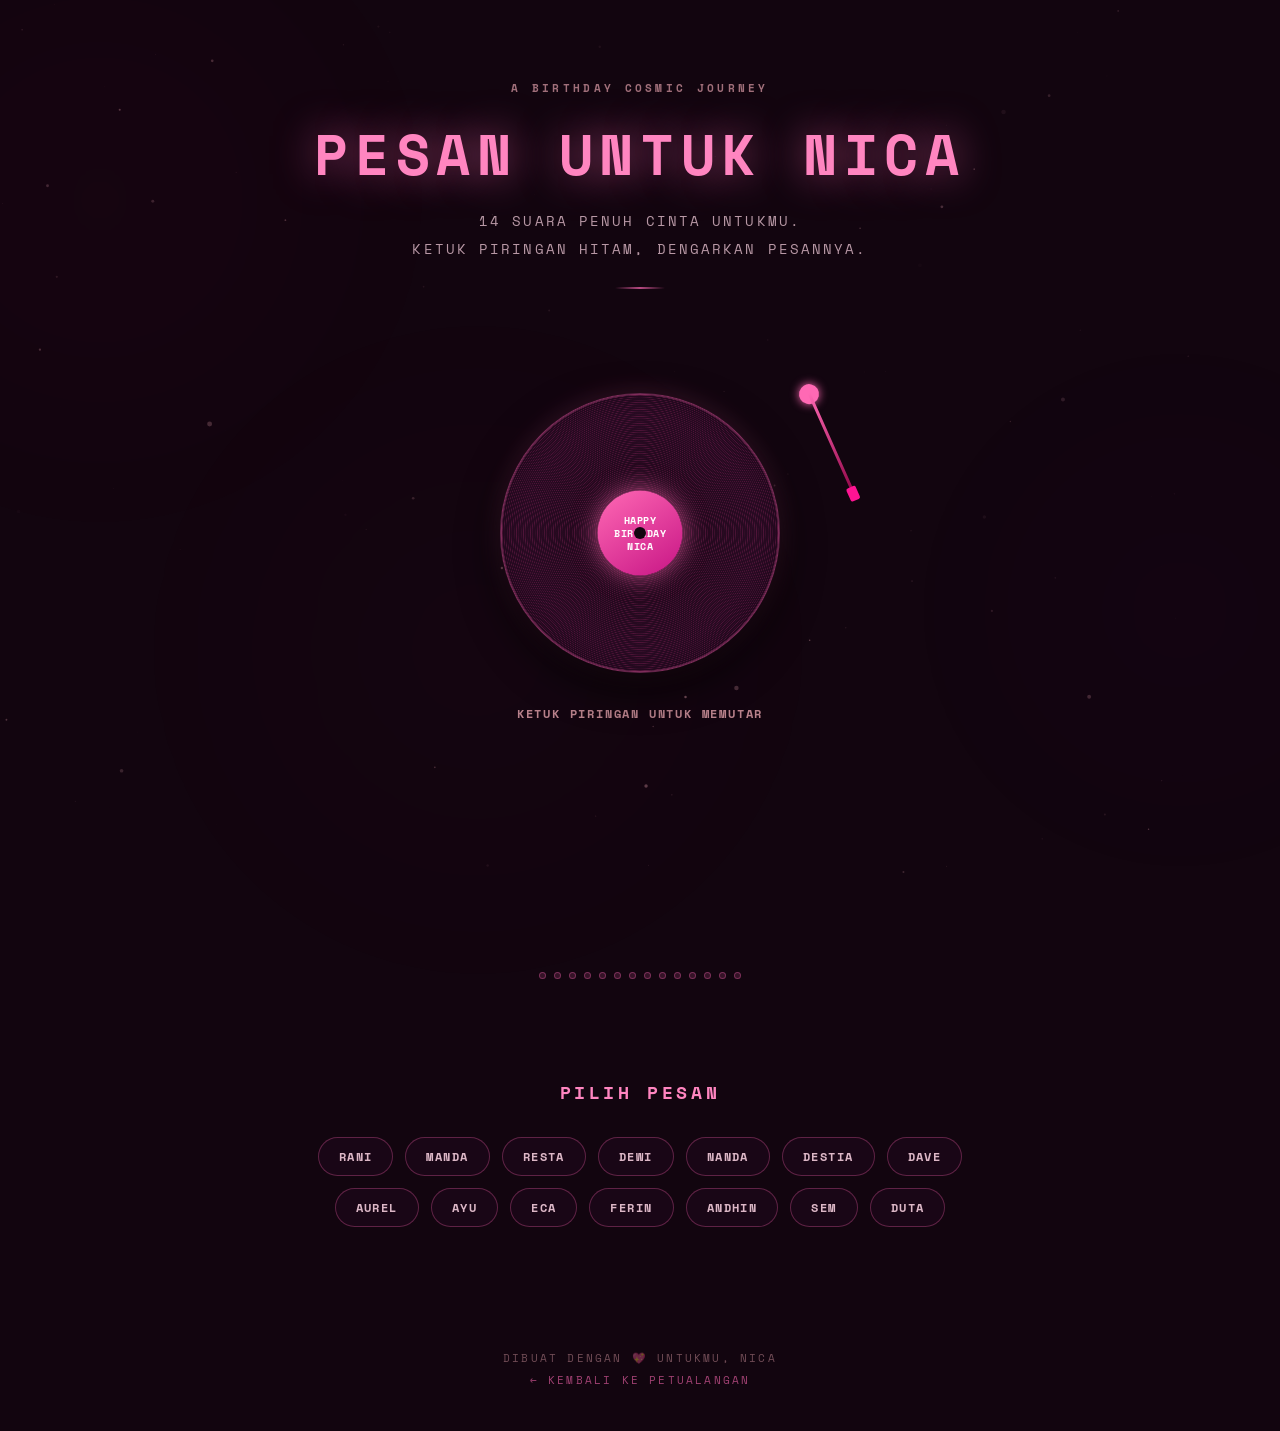
==== halaman_audio.html @ b5e4222c "Update foto hero tanpa vignette dan perbarui aset proyek" ====
<!DOCTYPE html>
<html lang="id">
<head>
  <meta charset="UTF-8">
  <meta name="viewport" content="width=device-width, initial-scale=1.0, maximum-scale=1.0">
  <title>Pesan untuk Nica 🎵</title>
  <link rel="preconnect" href="https://fonts.googleapis.com">
  <link href="https://fonts.googleapis.com/css2?family=Space+Mono:ital,wght@0,400;0,700;1,400&family=Outfit:wght@300;400;600;700&display=swap" rel="stylesheet">
  <style>
    *, *::before, *::after { box-sizing: border-box; margin: 0; padding: 0; }
    html, body { height: 100%; }
    body {
      background: #12050f;
      font-family: 'Space Mono', monospace;
      color: #ffe6f0;
      min-height: 100vh;
      overflow-x: hidden;
    }

    /* PARALLAX SPACE CANVAS */
    #spaceCanvas { position: fixed; inset: 0; z-index: 0; pointer-events: none; }

    /* NEBULA LAYERS */
    .neb { position: fixed; border-radius: 50%; pointer-events: none; filter: blur(90px); opacity: .1; }

    .page-wrap { position: relative; z-index: 1; min-height: 100vh; }

    /* HEADER */
    .p-header {
      text-align: center; padding: clamp(40px,8vw,80px) 24px clamp(20px,4vw,40px);
      position: relative;
    }
    .p-header .tag {
      font-size: 11px; font-weight: 700; letter-spacing: .3em; text-transform: uppercase;
      color: rgba(255,182,193,.6); margin-bottom: 16px;
    }
    .p-header h1 {
      font-family: 'Space Mono', monospace; font-weight: 700;
      font-size: clamp(24px, 6vw, 56px); color: #ff85c0;
      letter-spacing: .12em; text-transform: uppercase; margin-bottom: 12px;
      text-shadow: 0 0 40px rgba(255,105,180,.6);
    }
    .p-header .sub {
      font-size: clamp(11px, 1.8vw, 14px); color: rgba(255,215,230,.7);
      letter-spacing: .15em; text-transform: uppercase; line-height: 2;
    }
    .div-line {
      width: 50px; height: 2px;
      background: linear-gradient(90deg, transparent, rgba(255,105,180,.7), transparent);
      margin: 24px auto;
    }

    /* VINYL PLAYER CENTER SECTION */
    .vinyl-section {
      display: flex; flex-direction: column; align-items: center;
      justify-content: center; padding: 40px 24px 60px;
    }

    /* RECORD */
    .vc {
      position: relative; width: clamp(220px, 50vw, 280px); height: clamp(220px, 50vw, 280px);
      cursor: pointer; margin-bottom: 12px;
    }
    .vdisc {
      width: 100%; height: 100%; border-radius: 50%;
      background:
        radial-gradient(circle at 50% 50%, #1a0815 0%, #1a0815 18%, transparent 18.5%),
        repeating-radial-gradient(circle at 50%,transparent 18.5%,transparent 19%,rgba(120,30,80,.5) 19.2%,transparent 19.4%),
        radial-gradient(circle, #20081a 0%, #280a22 60%, #140412 100%);
      border: 2px solid rgba(255,105,180,.3);
      box-shadow: 0 15px 40px rgba(0,0,0,.8), 0 0 25px rgba(255,105,180,.2);
      transition: transform .3s;
    }
    .vdisc:hover { transform: scale(1.02); }
    .vdisc.spin { animation: vspin 2.5s linear infinite; }
    @keyframes vspin { to { transform: rotate(360deg); } }

    .vlabel {
      position: absolute; top: 50%; left: 50%; transform: translate(-50%,-50%);
      width: clamp(65px, 14vw, 85px); height: clamp(65px, 14vw, 85px); border-radius: 50%;
      background: linear-gradient(145deg, #ff69b4, #c71585);
      display: flex; align-items: center; justify-content: center; pointer-events: none;
      box-shadow: 0 0 25px rgba(255,105,180,.7);
    }
    .vlabel span {
      font-family: 'Space Mono', monospace; font-size: clamp(7px, 2vw, 10px); font-weight: 700;
      color: #fff; text-align: center; line-height: 1.3; letter-spacing: .05em; text-transform: uppercase;
    }
    .vhole { position: absolute; top: 50%; left: 50%; transform: translate(-50%,-50%); width: 12px; height: 12px; border-radius: 50%; background: #12050f; z-index: 2; }

    /* TONEARM */
    .varm {
      position: absolute; top: -10px; right: -45px; width: 110px; height: 140px;
      transform-origin: 90px 16px; transition: transform 1.5s cubic-bezier(.33,1,.68,1);
      transform: rotate(-32deg);
    }
    .varm.on { transform: rotate(-4deg); }
    .varm-base { position: absolute; top: 4px; right: 4px; width: 20px; height: 20px; border-radius: 50%; background: #ff69b4; box-shadow: 0 0 10px #ff69b4; }
    .varm-rod { position: absolute; top: 13px; right: 12px; width: 3px; height: 115px; background: linear-gradient(to bottom, #ff69b4, #8b0042); border-radius: 2px; transform-origin: top; transform: rotate(8deg); }
    .varm-tip { position: absolute; bottom: -2px; left: -4px; width: 10px; height: 14px; background: #ff1493; border-radius: 2px; }

    /* INFO / CONTROLS */
    .vhint {
      font-size: 12px; font-weight: 700; color: rgba(255,182,193,.7);
      letter-spacing: .15em; text-transform: uppercase; margin-top: 20px;
      transition: opacity .6s; font-family: 'Space Mono', monospace; text-align: center;
    }
    .vhint.gone { opacity: 0; pointer-events: none; }

    .vtinfo {
      font-size: 13px; font-weight: 700; color: #ff85c0; letter-spacing: .1em;
      text-align: center; opacity: 0; transition: opacity .5s; margin-top: 14px;
      font-family: 'Space Mono', monospace; text-transform: uppercase;
    }
    .vtinfo.show { opacity: 1; }

    .vtw {
      margin-top: 10px; width: min(340px, 82vw); height: 4px;
      background: rgba(255,105,180,.12); border-radius: 2px; overflow: hidden;
      opacity: 0; transition: opacity .5s;
    }
    .vtw.show { opacity: 1; }
    .vtb { width: 0%; height: 100%; background: linear-gradient(90deg, #ff69b4, #ff1493); transition: width .4s linear; }

    .vcontrols { margin-top: 16px; display: flex; align-items: center; gap: 12px; opacity: 0; transition: opacity .5s; flex-wrap: wrap; justify-content: center; }
    .vcontrols.show { opacity: 1; }
    .vbtn {
      background: rgba(255,105,180,.15); border: 1px solid rgba(255,105,180,.4);
      color: #ff85c0; font-family: 'Space Mono', monospace; font-size: 11px; font-weight: 700;
      padding: 10px 18px; border-radius: 24px; cursor: pointer; transition: all .3s ease;
      -webkit-tap-highlight-color: transparent; touch-action: manipulation; letter-spacing: .1em;
    }
    .vbtn:hover, .vbtn:active { background: #ff69b4; color: #12050f; box-shadow: 0 0 18px rgba(255,105,180,.7); }

    /* SONG LIST */
    .vdots { margin-top: 20px; display: flex; gap: 8px; align-items: center; justify-content: center; flex-wrap: wrap; max-width: 340px; }
    .vdot { width: 7px; height: 7px; border-radius: 50%; background: rgba(255,105,180,.15); border: 1.5px solid rgba(255,105,180,.35); transition: all .5s; cursor: pointer; }
    .vdot.past { background: rgba(255,105,180,.45); }
    .vdot.now { background: #ff69b4; width: 22px; border-radius: 4px; box-shadow: 0 0 10px rgba(255,105,180,.8); }

    /* MESSAGE AREA */
    .vma { margin-top: 28px; width: min(500px, 90vw); min-height: 120px; position: relative; }
    .vmsg {
      position: absolute; inset: 0; display: flex; flex-direction: column;
      align-items: center; justify-content: center; text-align: center; padding: 20px;
      opacity: 0; transform: translateY(8px); transition: opacity .8s, transform .8s;
      pointer-events: none;
    }
    .vmsg.show { opacity: 1; transform: translateY(0); pointer-events: auto; }
    .vmsg-name { font-family: 'Space Mono', monospace; font-weight: 700; font-size: clamp(22px, 6vw, 36px); color: #ff85c0; letter-spacing: .1em; text-transform: uppercase; text-shadow: 0 0 20px rgba(255,105,180,.6); }
    .vmsg-line { width: 36px; height: 2px; background: rgba(255,105,180,.4); margin: 14px 0; }
    .vmsg-tag { font-size: clamp(10px, 2.5vw, 12px); color: rgba(255,215,230,.7); letter-spacing: .2em; text-transform: uppercase; font-family: 'Space Mono', monospace; }

    /* FRIENDS GRID */
    .friends-section { padding: 40px 24px 80px; text-align: center; }
    .friends-section h2 {
      font-family: 'Space Mono', monospace; font-size: clamp(14px, 2.5vw, 18px); font-weight: 700;
      color: #ff85c0; letter-spacing: .2em; text-transform: uppercase; margin-bottom: 32px;
    }
    .friends-grid {
      display: flex; flex-wrap: wrap; justify-content: center; gap: 12px;
      max-width: 700px; margin: 0 auto;
    }
    .friend-chip {
      background: rgba(28,7,24,.8); border: 1.5px solid rgba(255,105,180,.3);
      border-radius: 50px; padding: 10px 20px; cursor: pointer;
      font-family: 'Space Mono', monospace; font-size: 12px; font-weight: 700;
      letter-spacing: .12em; text-transform: uppercase; color: rgba(255,215,230,.85);
      transition: all .35s cubic-bezier(.175,.885,.32,1.275);
      -webkit-tap-highlight-color: transparent; touch-action: manipulation;
    }
    .friend-chip:hover, .friend-chip:active {
      background: #ff69b4; color: #12050f; border-color: #ff69b4;
      transform: translateY(-4px) scale(1.05); box-shadow: 0 8px 24px rgba(255,105,180,.6);
    }
    .friend-chip.playing { background: #ff1493; color: #fff; border-color: #ff1493; box-shadow: 0 0 20px rgba(255,20,147,.5); }

    /* FOOTER */
    .footer { text-align: center; padding: 40px 24px; }
    .footer p { font-size: 11px; color: rgba(255,182,193,.4); letter-spacing: .2em; text-transform: uppercase; line-height: 2; }
    .footer a { color: rgba(255,105,180,.6); text-decoration: none; }
    .footer a:hover { color: #ff69b4; }
  </style>
</head>
<body>

<!-- SPACE PARALLAX BACKGROUND -->
<canvas id="spaceCanvas"></canvas>

<!-- NEBULA LAYERS -->
<div class="neb" style="width:600px;height:600px;background:radial-gradient(circle,rgba(255,51,133,.25),transparent);top:-100px;left:-200px"></div>
<div class="neb" style="width:500px;height:500px;background:radial-gradient(circle,rgba(138,43,226,.2),transparent);top:40%;right:-150px"></div>
<div class="neb" style="width:700px;height:700px;background:radial-gradient(circle,rgba(255,105,180,.15),transparent);bottom:-100px;left:10%"></div>

<div class="page-wrap">
  <!-- HEADER -->
  <div class="p-header">
    <div class="tag">A BIRTHDAY COSMIC JOURNEY</div>
    <h1>PESAN UNTUK NICA</h1>
    <p class="sub">14 suara penuh cinta untukmu.<br>Ketuk piringan hitam, dengarkan pesannya.</p>
    <div class="div-line"></div>
  </div>

  <!-- VINYL -->
  <div class="vinyl-section">
    <div class="vc" onclick="toggleV()">
      <div class="vdisc" id="vdisc"></div>
      <div class="vlabel"><span>HAPPY<br>BIRTHDAY<br>NICA</span></div>
      <div class="vhole"></div>
      <div class="varm" id="varm">
        <div class="varm-base"></div>
        <div class="varm-rod"><div class="varm-tip"></div></div>
      </div>
    </div>
    <div class="vhint" id="vhint">KETUK PIRINGAN UNTUK MEMUTAR</div>
    <div class="vtinfo" id="vtinfo"></div>
    <div class="vtw" id="vtw"><div class="vtb" id="vtb"></div></div>
    <div class="vcontrols" id="vcontrols">
      <button class="vbtn" onclick="vPrev(event)">◄ PREV</button>
      <button class="vbtn" onclick="toggleV(event)">⏸ PLAY/PAUSE</button>
      <button class="vbtn" onclick="vNext(event)">NEXT ►</button>
    </div>
    <div class="vma" id="vma"></div>
    <div class="vdots" id="vdots"></div>
  </div>

  <!-- FRIENDS GRID -->
  <div class="friends-section">
    <h2>PILIH PESAN</h2>
    <div class="friends-grid" id="friendsGrid"></div>
  </div>

  <div class="footer">
    <p>dibuat dengan 💖 untukmu, nica<br><a href="index.html">← KEMBALI KE PETUALANGAN</a></p>
  </div>
</div>

<script>
// ─── SPACE PARALLAX ───
(function(){
  const cv = document.getElementById("spaceCanvas");
  const cx = cv.getContext("2d");
  function resize(){ cv.width=innerWidth; cv.height=innerHeight; }
  resize(); addEventListener("resize", resize);

  const layers = [
    Array.from({length:80},()=>({x:Math.random()*innerWidth,y:Math.random()*innerHeight,r:Math.random()*.8+.1,a:Math.random()*.2+.05,p:Math.random()*6.28,s:Math.random()*.008+.002})),
    Array.from({length:50},()=>({x:Math.random()*innerWidth,y:Math.random()*innerHeight,r:Math.random()*1.2+.3,a:Math.random()*.3+.1,p:Math.random()*6.28,s:Math.random()*.012+.005})),
    Array.from({length:25},()=>({x:Math.random()*innerWidth,y:Math.random()*innerHeight,r:Math.random()*2+.8,a:Math.random()*.4+.15,p:Math.random()*6.28,s:Math.random()*.018+.008})),
  ];

  let meteors=[]; let meteorTimer=0;
  function spawnMeteor(){
    meteors.push({x:Math.random()*cv.width*.8,y:Math.random()*cv.height*.3,vx:4+Math.random()*5,vy:2+Math.random()*3,life:1,decay:.012+Math.random()*.01,len:50+Math.random()*80});
  }

  let scrollOffY=0;
  addEventListener("scroll",()=>{ scrollOffY=pageYOffset; },{passive:true});

  (function loop(){
    cx.clearRect(0,0,cv.width,cv.height);
    layers.forEach((layer,li)=>{
      const pf=[.04,.08,.15][li];
      layer.forEach(s=>{
        s.p+=s.s;
        const dy = (s.y - scrollOffY*pf + cv.height*10) % cv.height;
        const a = s.a*(.4+.6*Math.sin(s.p));
        cx.beginPath(); cx.arc(s.x, dy, s.r, 0, 6.28);
        cx.fillStyle=`rgba(255,182,193,${a})`; cx.fill();
      });
    });

    meteorTimer++;
    if(meteorTimer>200+Math.random()*150){meteorTimer=0;spawnMeteor();}
    for(let i=meteors.length-1;i>=0;i--){
      const m=meteors[i]; m.x+=m.vx; m.y+=m.vy; m.life-=m.decay;
      if(m.life<=0){meteors.splice(i,1);continue;}
      const grad=cx.createLinearGradient(m.x,m.y,m.x-m.vx*m.len/6,m.y-m.vy*m.len/6);
      grad.addColorStop(0,`rgba(255,182,193,${m.life*.7})`);
      grad.addColorStop(1,'rgba(255,105,180,0)');
      cx.save(); cx.strokeStyle=grad; cx.lineWidth=1.5;
      cx.beginPath(); cx.moveTo(m.x,m.y); cx.lineTo(m.x-m.vx*m.len/6,m.y-m.vy*m.len/6); cx.stroke();
      cx.fillStyle=`rgba(255,220,230,${m.life*.9})`; cx.beginPath(); cx.arc(m.x,m.y,1.5*m.life,0,6.28); cx.fill(); cx.restore();
    }
    requestAnimationFrame(loop);
  })();
})();

// ─── VINYL ───
const friendsList=[
  {name:"Rani",audio:"audio/rani.ogg"},{name:"Manda",audio:"audio/manda.ogg"},
  {name:"Resta",audio:"audio/restavia.ogg"},{name:"Dewi",audio:"audio/dewi.ogg"},
  {name:"Nanda",audio:"audio/nanda.ogg"},{name:"Destia",audio:"audio/destia.ogg"},
  {name:"Dave",audio:"audio/dave.ogg"},{name:"Aurel",audio:"audio/aurel.m4a"},
  {name:"Ayu",audio:"audio/ayu.m4a"},{name:"Eca",audio:"audio/eca.opus"},
  {name:"Ferin",audio:"audio/ferin.m4a"},{name:"Andhin",audio:"audio/andhin.m4a"},
  {name:"Sem",audio:"audio/sem.m4a"},{name:"Duta",audio:"audio/duta.mpeg"}
];

let vAudios=[], currentTrackIdx=0, isPlaying=false, progressInterval=null;
const ma2=document.getElementById("vma"), dots2=document.getElementById("vdots");
const grid2=document.getElementById("friendsGrid");

(function init(){
  vAudios = friendsList.map(f=>{const a=new Audio(f.audio);a.preload="metadata";return a;});
  friendsList.forEach((f,i)=>{
    const d=document.createElement("div");d.className="vmsg";d.id="vm"+i;
    d.innerHTML=`<div class="vmsg-name">${f.name}</div><div class="vmsg-line"></div><div class="vmsg-tag">MENGIRIMKAN CINTA UNTUKMU ✨</div>`;
    ma2.appendChild(d);

    const dot=document.createElement("div");dot.className="vdot";dot.id="vd"+i;
    dot.onclick=()=>vGoTo(i); dots2.appendChild(dot);

    const chip=document.createElement("div");chip.className="friend-chip";chip.id="fc"+i;
    chip.textContent=f.name; chip.onclick=()=>vGoTo(i); grid2.appendChild(chip);
  });
})();

function stopAllAudios(){
  vAudios.forEach(a=>{if(a){a.pause();a.currentTime=0;}});
  if(progressInterval) clearInterval(progressInterval);
}

function playTrack(idx){
  stopAllAudios();
  currentTrackIdx=idx;
  const audio=vAudios[idx];
  const friend=friendsList[idx];

  document.querySelectorAll(".vmsg").forEach(m=>m.classList.remove("show"));
  document.querySelectorAll(".vdot").forEach((d,i)=>{d.className="vdot"+(i<idx?" past":i===idx?" now":"");});
  document.querySelectorAll(".friend-chip").forEach((c,i)=>{c.classList.toggle("playing",i===idx);});

  const msgEl=document.getElementById("vm"+idx);
  if(msgEl) msgEl.classList.add("show");

  document.getElementById("vtinfo").innerText="NOW PLAYING: "+friend.name.toUpperCase();
  document.getElementById("vtinfo").classList.add("show");
  document.getElementById("vtw").classList.add("show");
  document.getElementById("vcontrols").classList.add("show");
  document.getElementById("vhint").classList.add("gone");
  document.getElementById("vdisc").classList.add("spin");
  document.getElementById("varm").classList.add("on");
  isPlaying=true;

  const tb=document.getElementById("vtb");
  tb.style.width="0%";

  if(audio){
    audio.currentTime=0; audio.volume=1;
    audio.play().catch(()=>{});
    audio.onended=()=>vNext();
    const startT=Date.now();
    progressInterval=setInterval(()=>{
      if(audio.duration&&!isNaN(audio.duration)){
        tb.style.width=Math.min((audio.currentTime/audio.duration)*100,100)+"%";
      } else {
        tb.style.width=Math.min((Date.now()-startT)/15000*100,100)+"%";
      }
    },200);
  }
}

function toggleV(e){
  if(e) e.stopPropagation();
  if(!isPlaying){playTrack(currentTrackIdx);}
  else{
    stopAllAudios();
    document.getElementById("vdisc").classList.remove("spin");
    document.getElementById("varm").classList.remove("on");
    document.querySelectorAll(".friend-chip").forEach(c=>c.classList.remove("playing"));
    isPlaying=false;
  }
}
function vGoTo(i){ playTrack(i); }
function vNext(e){ if(e)e.stopPropagation(); currentTrackIdx=(currentTrackIdx+1)%friendsList.length; playTrack(currentTrackIdx); }
function vPrev(e){ if(e)e.stopPropagation(); currentTrackIdx=(currentTrackIdx-1+friendsList.length)%friendsList.length; playTrack(currentTrackIdx); }
</script>
</body>
</html>
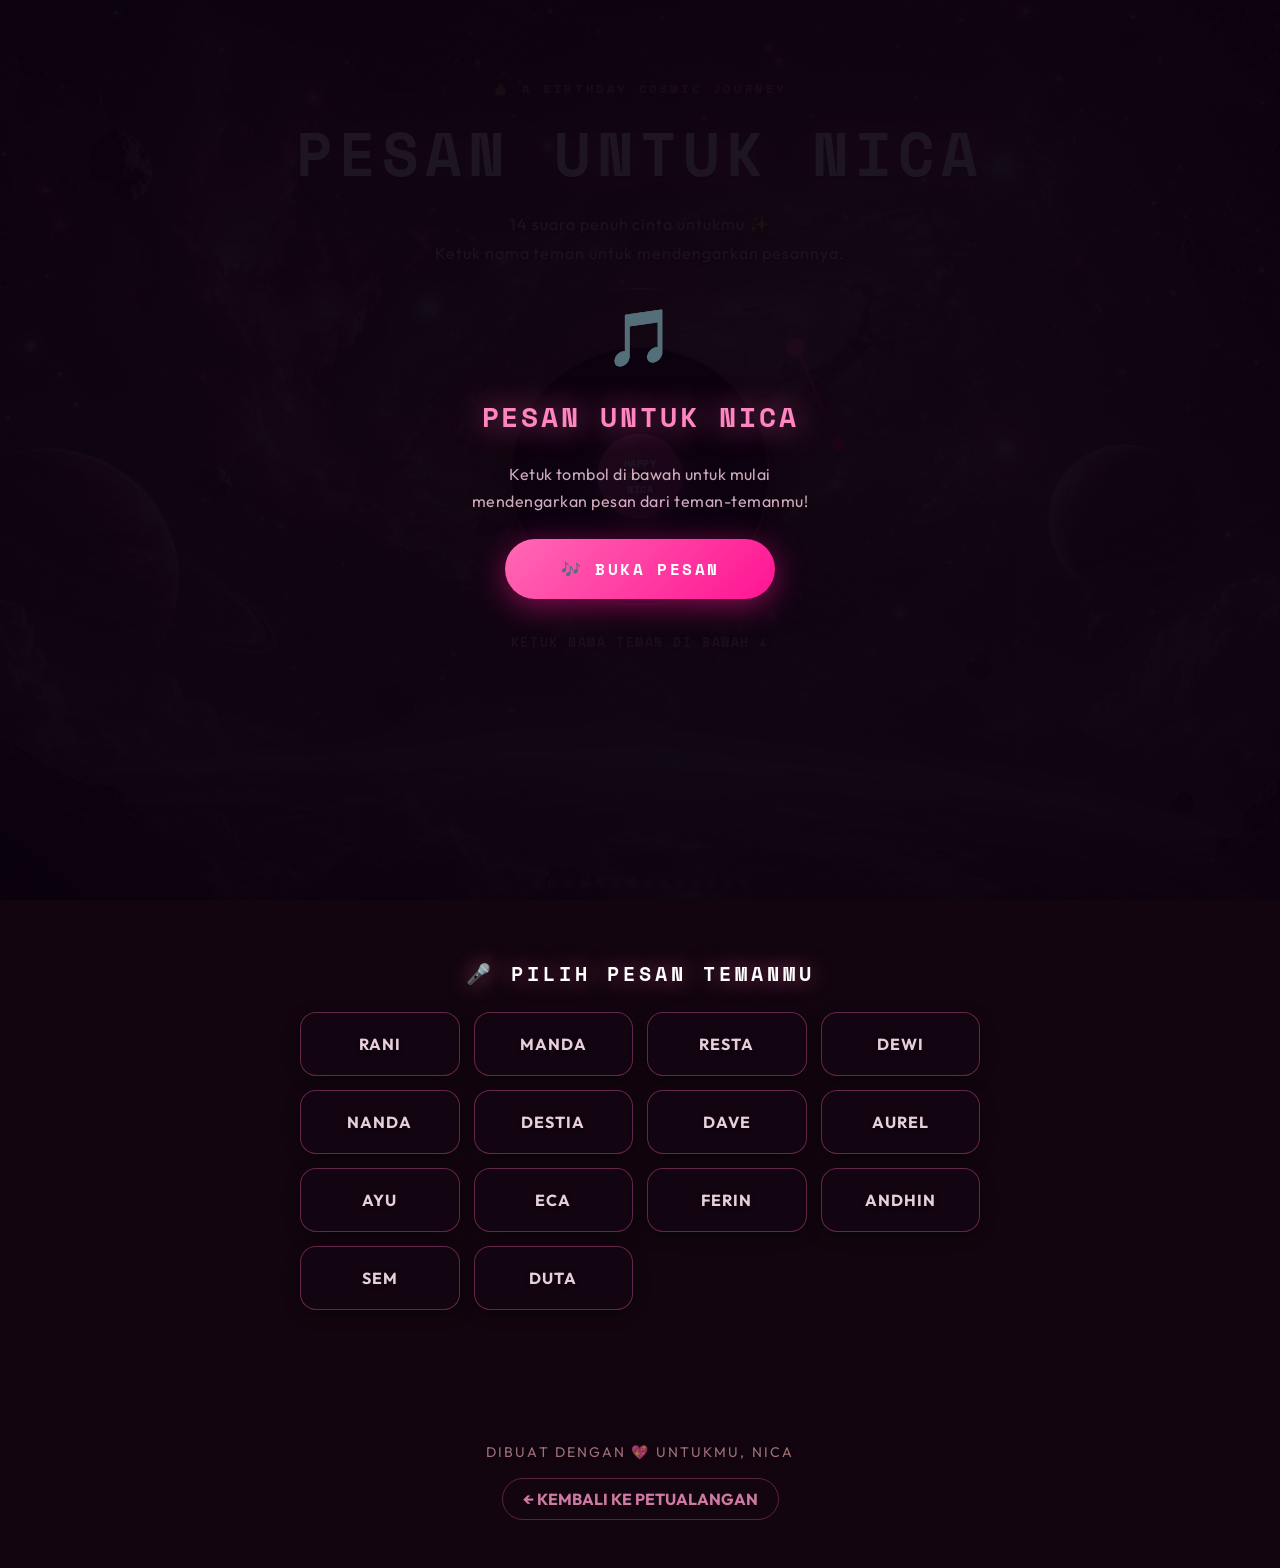
==== commit 66367df0: "Perbaiki halaman_audio: responsif HP, background bghalaman, tulisan jelas, unlock audio mobile" ====
--- a/halaman_audio.html
+++ b/halaman_audio.html
@@ -2,208 +2,355 @@
 <html lang="id">
 <head>
   <meta charset="UTF-8">
-  <meta name="viewport" content="width=device-width, initial-scale=1.0, maximum-scale=1.0">
+  <meta name="viewport" content="width=device-width, initial-scale=1.0, user-scalable=no">
+  <meta name="theme-color" content="#12050f">
   <title>Pesan untuk Nica 🎵</title>
   <link rel="preconnect" href="https://fonts.googleapis.com">
-  <link href="https://fonts.googleapis.com/css2?family=Space+Mono:ital,wght@0,400;0,700;1,400&family=Outfit:wght@300;400;600;700&display=swap" rel="stylesheet">
+  <link href="https://fonts.googleapis.com/css2?family=Space+Mono:ital,wght@0,400;0,700;1,400&family=Outfit:wght@300;400;600;700;800&display=swap" rel="stylesheet">
   <style>
     *, *::before, *::after { box-sizing: border-box; margin: 0; padding: 0; }
+    html { font-size: 16px; }
     html, body { height: 100%; }
     body {
-      background: #12050f;
-      font-family: 'Space Mono', monospace;
+      font-family: 'Outfit', sans-serif;
       color: #ffe6f0;
       min-height: 100vh;
       overflow-x: hidden;
-    }
-
-    /* PARALLAX SPACE CANVAS */
-    #spaceCanvas { position: fixed; inset: 0; z-index: 0; pointer-events: none; }
-
-    /* NEBULA LAYERS */
-    .neb { position: fixed; border-radius: 50%; pointer-events: none; filter: blur(90px); opacity: .1; }
-
-    .page-wrap { position: relative; z-index: 1; min-height: 100vh; }
-
-    /* HEADER */
+      /* Background utama: bghalaman.png */
+      background-color: #12050f;
+      background-image: url('assets/bghalaman.png');
+      background-size: cover;
+      background-position: center top;
+      background-attachment: fixed;
+    }
+
+    /* DARK OVERLAY agar teks lebih terbaca di atas background */
+    body::before {
+      content: '';
+      position: fixed;
+      inset: 0;
+      background: linear-gradient(
+        180deg,
+        rgba(10, 2, 12, 0.55) 0%,
+        rgba(18, 5, 15, 0.45) 50%,
+        rgba(10, 2, 12, 0.70) 100%
+      );
+      pointer-events: none;
+      z-index: 0;
+    }
+
+    /* UNLOCK OVERLAY — tampil di HP agar audio bisa diputar */
+    #unlockOverlay {
+      position: fixed; inset: 0; z-index: 999;
+      background: rgba(10, 2, 14, 0.92);
+      display: flex; flex-direction: column;
+      align-items: center; justify-content: center;
+      text-align: center; padding: 32px;
+      gap: 24px;
+    }
+    #unlockOverlay.hidden { display: none; }
+    #unlockOverlay .unlock-emoji { font-size: 56px; animation: pulse 2s ease-in-out infinite; }
+    @keyframes pulse { 0%,100%{transform:scale(1)} 50%{transform:scale(1.08)} }
+    #unlockOverlay h2 {
+      font-family: 'Space Mono', monospace; font-weight: 700;
+      font-size: clamp(20px, 5vw, 28px); color: #ff85c0;
+      letter-spacing: .1em; text-transform: uppercase;
+      text-shadow: 0 0 30px rgba(255,105,180,.7);
+    }
+    #unlockOverlay p {
+      font-size: clamp(14px, 3.5vw, 16px); color: rgba(255,215,230,.8);
+      line-height: 1.7; letter-spacing: .03em;
+    }
+    #unlockBtn {
+      background: linear-gradient(135deg, #ff69b4, #ff1493);
+      color: #fff; border: none;
+      padding: clamp(14px, 4vw, 18px) clamp(36px, 10vw, 56px);
+      font-size: clamp(14px, 3.5vw, 16px); font-weight: 700;
+      font-family: 'Space Mono', monospace;
+      letter-spacing: .15em; text-transform: uppercase;
+      border-radius: 50px; cursor: pointer;
+      box-shadow: 0 6px 30px rgba(255,20,147,.5);
+      transition: transform .3s, box-shadow .3s;
+      -webkit-tap-highlight-color: transparent;
+    }
+    #unlockBtn:active { transform: scale(0.96); }
+
+    /* MAIN PAGE */
+    .page-wrap {
+      position: relative; z-index: 1;
+      min-height: 100vh;
+      display: flex; flex-direction: column;
+      align-items: center;
+    }
+
+    /* ── HEADER ── */
     .p-header {
-      text-align: center; padding: clamp(40px,8vw,80px) 24px clamp(20px,4vw,40px);
-      position: relative;
+      text-align: center;
+      padding: clamp(36px, 8vw, 80px) 20px clamp(16px, 4vw, 32px);
+      width: 100%;
     }
     .p-header .tag {
-      font-size: 11px; font-weight: 700; letter-spacing: .3em; text-transform: uppercase;
-      color: rgba(255,182,193,.6); margin-bottom: 16px;
+      font-family: 'Space Mono', monospace;
+      font-size: clamp(10px, 2.5vw, 12px); font-weight: 700;
+      letter-spacing: .3em; text-transform: uppercase;
+      color: rgba(255,182,193,.7); margin-bottom: 12px;
     }
     .p-header h1 {
       font-family: 'Space Mono', monospace; font-weight: 700;
-      font-size: clamp(24px, 6vw, 56px); color: #ff85c0;
-      letter-spacing: .12em; text-transform: uppercase; margin-bottom: 12px;
-      text-shadow: 0 0 40px rgba(255,105,180,.6);
+      font-size: clamp(28px, 7vw, 60px);
+      color: #fff;
+      letter-spacing: .1em; text-transform: uppercase;
+      margin-bottom: 12px;
+      text-shadow: 0 0 40px rgba(255,105,180,.8), 0 2px 0 rgba(0,0,0,.5);
     }
     .p-header .sub {
-      font-size: clamp(11px, 1.8vw, 14px); color: rgba(255,215,230,.7);
-      letter-spacing: .15em; text-transform: uppercase; line-height: 2;
+      font-size: clamp(13px, 3vw, 16px);
+      color: rgba(255,230,240,.9);
+      letter-spacing: .06em; line-height: 1.8;
+      text-shadow: 0 1px 4px rgba(0,0,0,.6);
     }
     .div-line {
-      width: 50px; height: 2px;
-      background: linear-gradient(90deg, transparent, rgba(255,105,180,.7), transparent);
-      margin: 24px auto;
-    }
-
-    /* VINYL PLAYER CENTER SECTION */
+      width: 60px; height: 2px;
+      background: linear-gradient(90deg, transparent, rgba(255,105,180,.8), transparent);
+      margin: 20px auto 0;
+    }
+
+    /* ── VINYL SECTION ── */
     .vinyl-section {
       display: flex; flex-direction: column; align-items: center;
-      justify-content: center; padding: 40px 24px 60px;
+      padding: 24px 20px 32px; width: 100%;
     }
 
     /* RECORD */
     .vc {
-      position: relative; width: clamp(220px, 50vw, 280px); height: clamp(220px, 50vw, 280px);
-      cursor: pointer; margin-bottom: 12px;
+      position: relative;
+      width: clamp(180px, 50vw, 260px);
+      height: clamp(180px, 50vw, 260px);
+      cursor: pointer; margin-bottom: 8px;
+      -webkit-tap-highlight-color: transparent;
     }
     .vdisc {
       width: 100%; height: 100%; border-radius: 50%;
       background:
         radial-gradient(circle at 50% 50%, #1a0815 0%, #1a0815 18%, transparent 18.5%),
-        repeating-radial-gradient(circle at 50%,transparent 18.5%,transparent 19%,rgba(120,30,80,.5) 19.2%,transparent 19.4%),
+        repeating-radial-gradient(circle at 50%, transparent 18.5%, transparent 19%, rgba(120,30,80,.5) 19.2%, transparent 19.4%),
         radial-gradient(circle, #20081a 0%, #280a22 60%, #140412 100%);
-      border: 2px solid rgba(255,105,180,.3);
-      box-shadow: 0 15px 40px rgba(0,0,0,.8), 0 0 25px rgba(255,105,180,.2);
-      transition: transform .3s;
-    }
-    .vdisc:hover { transform: scale(1.02); }
+      border: 2px solid rgba(255,105,180,.35);
+      box-shadow: 0 10px 40px rgba(0,0,0,.8), 0 0 30px rgba(255,105,180,.25);
+      transition: box-shadow .3s;
+    }
     .vdisc.spin { animation: vspin 2.5s linear infinite; }
     @keyframes vspin { to { transform: rotate(360deg); } }
 
     .vlabel {
       position: absolute; top: 50%; left: 50%; transform: translate(-50%,-50%);
-      width: clamp(65px, 14vw, 85px); height: clamp(65px, 14vw, 85px); border-radius: 50%;
+      width: clamp(60px, 16vw, 85px); height: clamp(60px, 16vw, 85px);
+      border-radius: 50%;
       background: linear-gradient(145deg, #ff69b4, #c71585);
-      display: flex; align-items: center; justify-content: center; pointer-events: none;
+      display: flex; align-items: center; justify-content: center;
+      pointer-events: none;
       box-shadow: 0 0 25px rgba(255,105,180,.7);
     }
     .vlabel span {
-      font-family: 'Space Mono', monospace; font-size: clamp(7px, 2vw, 10px); font-weight: 700;
-      color: #fff; text-align: center; line-height: 1.3; letter-spacing: .05em; text-transform: uppercase;
-    }
-    .vhole { position: absolute; top: 50%; left: 50%; transform: translate(-50%,-50%); width: 12px; height: 12px; border-radius: 50%; background: #12050f; z-index: 2; }
+      font-family: 'Space Mono', monospace;
+      font-size: clamp(7px, 2vw, 10px); font-weight: 700;
+      color: #fff; text-align: center; line-height: 1.3;
+      letter-spacing: .05em; text-transform: uppercase;
+    }
+    .vhole {
+      position: absolute; top: 50%; left: 50%; transform: translate(-50%,-50%);
+      width: 12px; height: 12px; border-radius: 50%; background: #12050f; z-index: 2;
+    }
 
     /* TONEARM */
     .varm {
-      position: absolute; top: -10px; right: -45px; width: 110px; height: 140px;
-      transform-origin: 90px 16px; transition: transform 1.5s cubic-bezier(.33,1,.68,1);
+      position: absolute; top: -10px; right: -40px; width: 105px; height: 135px;
+      transform-origin: 88px 15px; transition: transform 1.5s cubic-bezier(.33,1,.68,1);
       transform: rotate(-32deg);
     }
     .varm.on { transform: rotate(-4deg); }
-    .varm-base { position: absolute; top: 4px; right: 4px; width: 20px; height: 20px; border-radius: 50%; background: #ff69b4; box-shadow: 0 0 10px #ff69b4; }
-    .varm-rod { position: absolute; top: 13px; right: 12px; width: 3px; height: 115px; background: linear-gradient(to bottom, #ff69b4, #8b0042); border-radius: 2px; transform-origin: top; transform: rotate(8deg); }
+    .varm-base { position: absolute; top: 4px; right: 4px; width: 18px; height: 18px; border-radius: 50%; background: #ff69b4; box-shadow: 0 0 10px #ff69b4; }
+    .varm-rod { position: absolute; top: 12px; right: 11px; width: 3px; height: 112px; background: linear-gradient(to bottom, #ff69b4, #8b0042); border-radius: 2px; transform-origin: top; transform: rotate(8deg); }
     .varm-tip { position: absolute; bottom: -2px; left: -4px; width: 10px; height: 14px; background: #ff1493; border-radius: 2px; }
 
-    /* INFO / CONTROLS */
+    /* INFO BAR */
     .vhint {
-      font-size: 12px; font-weight: 700; color: rgba(255,182,193,.7);
-      letter-spacing: .15em; text-transform: uppercase; margin-top: 20px;
-      transition: opacity .6s; font-family: 'Space Mono', monospace; text-align: center;
-    }
-    .vhint.gone { opacity: 0; pointer-events: none; }
+      font-family: 'Space Mono', monospace;
+      font-size: clamp(11px, 3vw, 13px); font-weight: 700;
+      color: rgba(255,182,193,.85); letter-spacing: .12em;
+      text-transform: uppercase; margin-top: 18px;
+      transition: opacity .6s; text-align: center;
+      text-shadow: 0 1px 6px rgba(0,0,0,.7);
+    }
+    .vhint.gone { opacity: 0; pointer-events: none; height: 0; margin: 0; overflow: hidden; }
 
     .vtinfo {
-      font-size: 13px; font-weight: 700; color: #ff85c0; letter-spacing: .1em;
-      text-align: center; opacity: 0; transition: opacity .5s; margin-top: 14px;
-      font-family: 'Space Mono', monospace; text-transform: uppercase;
+      font-family: 'Space Mono', monospace;
+      font-size: clamp(12px, 3vw, 15px); font-weight: 700;
+      color: #ff85c0; letter-spacing: .08em; text-align: center;
+      opacity: 0; transition: opacity .5s; margin-top: 12px;
+      text-transform: uppercase;
+      text-shadow: 0 0 20px rgba(255,105,180,.6), 0 1px 4px rgba(0,0,0,.6);
     }
     .vtinfo.show { opacity: 1; }
 
+    /* PROGRESS BAR */
     .vtw {
-      margin-top: 10px; width: min(340px, 82vw); height: 4px;
-      background: rgba(255,105,180,.12); border-radius: 2px; overflow: hidden;
+      margin-top: 10px; width: min(340px, 85vw); height: 5px;
+      background: rgba(255,105,180,.15); border-radius: 3px; overflow: hidden;
       opacity: 0; transition: opacity .5s;
     }
     .vtw.show { opacity: 1; }
-    .vtb { width: 0%; height: 100%; background: linear-gradient(90deg, #ff69b4, #ff1493); transition: width .4s linear; }
-
-    .vcontrols { margin-top: 16px; display: flex; align-items: center; gap: 12px; opacity: 0; transition: opacity .5s; flex-wrap: wrap; justify-content: center; }
+    .vtb { width: 0%; height: 100%; background: linear-gradient(90deg, #ff69b4, #ff1493); transition: width .4s linear; border-radius: 3px; }
+
+    /* CONTROLS */
+    .vcontrols {
+      margin-top: 14px; display: flex; align-items: center;
+      gap: clamp(8px, 2vw, 14px); opacity: 0; transition: opacity .5s;
+      flex-wrap: wrap; justify-content: center;
+    }
     .vcontrols.show { opacity: 1; }
     .vbtn {
-      background: rgba(255,105,180,.15); border: 1px solid rgba(255,105,180,.4);
-      color: #ff85c0; font-family: 'Space Mono', monospace; font-size: 11px; font-weight: 700;
-      padding: 10px 18px; border-radius: 24px; cursor: pointer; transition: all .3s ease;
-      -webkit-tap-highlight-color: transparent; touch-action: manipulation; letter-spacing: .1em;
-    }
-    .vbtn:hover, .vbtn:active { background: #ff69b4; color: #12050f; box-shadow: 0 0 18px rgba(255,105,180,.7); }
-
-    /* SONG LIST */
-    .vdots { margin-top: 20px; display: flex; gap: 8px; align-items: center; justify-content: center; flex-wrap: wrap; max-width: 340px; }
-    .vdot { width: 7px; height: 7px; border-radius: 50%; background: rgba(255,105,180,.15); border: 1.5px solid rgba(255,105,180,.35); transition: all .5s; cursor: pointer; }
-    .vdot.past { background: rgba(255,105,180,.45); }
-    .vdot.now { background: #ff69b4; width: 22px; border-radius: 4px; box-shadow: 0 0 10px rgba(255,105,180,.8); }
-
-    /* MESSAGE AREA */
-    .vma { margin-top: 28px; width: min(500px, 90vw); min-height: 120px; position: relative; }
+      background: rgba(255,105,180,.18); border: 1.5px solid rgba(255,105,180,.5);
+      color: #fff; font-family: 'Space Mono', monospace;
+      font-size: clamp(11px, 3vw, 13px); font-weight: 700;
+      padding: clamp(10px, 3vw, 13px) clamp(16px, 4vw, 22px);
+      border-radius: 50px; cursor: pointer; transition: all .3s ease;
+      -webkit-tap-highlight-color: transparent; touch-action: manipulation;
+      letter-spacing: .1em; text-shadow: 0 1px 3px rgba(0,0,0,.5);
+    }
+    .vbtn:hover, .vbtn:active {
+      background: #ff69b4; color: #12050f;
+      box-shadow: 0 0 20px rgba(255,105,180,.7);
+      border-color: #ff69b4; text-shadow: none;
+    }
+
+    /* NOW PLAYING NAME */
+    .vma { margin-top: 22px; width: min(500px, 92vw); min-height: 100px; position: relative; }
     .vmsg {
       position: absolute; inset: 0; display: flex; flex-direction: column;
-      align-items: center; justify-content: center; text-align: center; padding: 20px;
+      align-items: center; justify-content: center; text-align: center; padding: 16px;
       opacity: 0; transform: translateY(8px); transition: opacity .8s, transform .8s;
       pointer-events: none;
     }
     .vmsg.show { opacity: 1; transform: translateY(0); pointer-events: auto; }
-    .vmsg-name { font-family: 'Space Mono', monospace; font-weight: 700; font-size: clamp(22px, 6vw, 36px); color: #ff85c0; letter-spacing: .1em; text-transform: uppercase; text-shadow: 0 0 20px rgba(255,105,180,.6); }
-    .vmsg-line { width: 36px; height: 2px; background: rgba(255,105,180,.4); margin: 14px 0; }
-    .vmsg-tag { font-size: clamp(10px, 2.5vw, 12px); color: rgba(255,215,230,.7); letter-spacing: .2em; text-transform: uppercase; font-family: 'Space Mono', monospace; }
-
-    /* FRIENDS GRID */
-    .friends-section { padding: 40px 24px 80px; text-align: center; }
+    .vmsg-name {
+      font-family: 'Space Mono', monospace; font-weight: 700;
+      font-size: clamp(24px, 7vw, 40px); color: #fff;
+      letter-spacing: .1em; text-transform: uppercase;
+      text-shadow: 0 0 25px rgba(255,105,180,.7), 0 2px 6px rgba(0,0,0,.7);
+    }
+    .vmsg-line { width: 36px; height: 2px; background: rgba(255,105,180,.5); margin: 12px 0; }
+    .vmsg-tag {
+      font-size: clamp(11px, 3vw, 13px); color: rgba(255,230,240,.85);
+      letter-spacing: .15em; text-transform: uppercase;
+      font-family: 'Space Mono', monospace;
+      text-shadow: 0 1px 4px rgba(0,0,0,.6);
+    }
+
+    /* DOT INDICATORS */
+    .vdots {
+      margin-top: 16px; display: flex; gap: 8px; align-items: center;
+      justify-content: center; flex-wrap: wrap; max-width: min(340px, 90vw);
+    }
+    .vdot {
+      width: 8px; height: 8px; border-radius: 50%;
+      background: rgba(255,105,180,.2); border: 1.5px solid rgba(255,105,180,.4);
+      transition: all .5s; cursor: pointer;
+      -webkit-tap-highlight-color: transparent;
+    }
+    .vdot.past { background: rgba(255,105,180,.5); }
+    .vdot.now { background: #ff69b4; width: 24px; border-radius: 4px; box-shadow: 0 0 12px rgba(255,105,180,.9); }
+
+    /* ── FRIENDS GRID ── */
+    .friends-section {
+      padding: clamp(20px, 5vw, 40px) 20px clamp(40px, 10vw, 80px);
+      text-align: center; width: 100%; max-width: 800px;
+    }
     .friends-section h2 {
-      font-family: 'Space Mono', monospace; font-size: clamp(14px, 2.5vw, 18px); font-weight: 700;
-      color: #ff85c0; letter-spacing: .2em; text-transform: uppercase; margin-bottom: 32px;
+      font-family: 'Space Mono', monospace;
+      font-size: clamp(15px, 3.5vw, 20px); font-weight: 700;
+      color: #fff; letter-spacing: .2em; text-transform: uppercase;
+      margin-bottom: 24px;
+      text-shadow: 0 0 20px rgba(255,105,180,.6), 0 2px 6px rgba(0,0,0,.6);
     }
     .friends-grid {
-      display: flex; flex-wrap: wrap; justify-content: center; gap: 12px;
-      max-width: 700px; margin: 0 auto;
+      display: grid;
+      grid-template-columns: repeat(auto-fill, minmax(clamp(100px, 28vw, 150px), 1fr));
+      gap: clamp(10px, 2.5vw, 14px);
+      max-width: 680px; margin: 0 auto;
     }
     .friend-chip {
-      background: rgba(28,7,24,.8); border: 1.5px solid rgba(255,105,180,.3);
-      border-radius: 50px; padding: 10px 20px; cursor: pointer;
-      font-family: 'Space Mono', monospace; font-size: 12px; font-weight: 700;
-      letter-spacing: .12em; text-transform: uppercase; color: rgba(255,215,230,.85);
-      transition: all .35s cubic-bezier(.175,.885,.32,1.275);
-      -webkit-tap-highlight-color: transparent; touch-action: manipulation;
-    }
-    .friend-chip:hover, .friend-chip:active {
-      background: #ff69b4; color: #12050f; border-color: #ff69b4;
-      transform: translateY(-4px) scale(1.05); box-shadow: 0 8px 24px rgba(255,105,180,.6);
-    }
-    .friend-chip.playing { background: #ff1493; color: #fff; border-color: #ff1493; box-shadow: 0 0 20px rgba(255,20,147,.5); }
-
-    /* FOOTER */
-    .footer { text-align: center; padding: 40px 24px; }
-    .footer p { font-size: 11px; color: rgba(255,182,193,.4); letter-spacing: .2em; text-transform: uppercase; line-height: 2; }
-    .footer a { color: rgba(255,105,180,.6); text-decoration: none; }
-    .footer a:hover { color: #ff69b4; }
+      background: rgba(20, 5, 20, 0.75);
+      backdrop-filter: blur(12px);
+      border: 1.5px solid rgba(255,105,180,.35);
+      border-radius: 16px;
+      padding: clamp(12px, 3.5vw, 16px) 10px;
+      cursor: pointer;
+      font-family: 'Outfit', sans-serif;
+      font-size: clamp(13px, 3.5vw, 16px); font-weight: 700;
+      letter-spacing: .06em; text-transform: uppercase;
+      color: rgba(255,230,240,.9);
+      transition: all .3s cubic-bezier(.175,.885,.32,1.275);
+      -webkit-tap-highlight-color: transparent;
+      touch-action: manipulation;
+      text-align: center;
+      text-shadow: 0 1px 4px rgba(0,0,0,.5);
+      box-shadow: 0 4px 16px rgba(0,0,0,.4);
+      /* Ukuran tap area yang nyaman di HP */
+      min-height: clamp(50px, 12vw, 64px);
+      display: flex; align-items: center; justify-content: center;
+    }
+    .friend-chip:active {
+      background: rgba(255,105,180,.35);
+      transform: scale(0.96);
+    }
+    .friend-chip.playing {
+      background: linear-gradient(135deg, rgba(255,20,147,.5), rgba(255,105,180,.35));
+      color: #fff; border-color: #ff69b4;
+      box-shadow: 0 0 20px rgba(255,20,147,.5), 0 4px 16px rgba(0,0,0,.4);
+    }
+
+    /* ── FOOTER ── */
+    .footer { text-align: center; padding: clamp(24px, 6vw, 48px) 20px; width: 100%; }
+    .footer p {
+      font-size: clamp(12px, 3vw, 14px); color: rgba(255,182,193,.6);
+      letter-spacing: .15em; text-transform: uppercase; line-height: 2;
+      text-shadow: 0 1px 4px rgba(0,0,0,.5);
+    }
+    .footer a {
+      color: rgba(255,150,200,.8); text-decoration: none;
+      padding: 10px 20px; display: inline-block;
+      border: 1px solid rgba(255,105,180,.3); border-radius: 50px;
+      margin-top: 12px; transition: all .3s;
+      font-weight: 700;
+      -webkit-tap-highlight-color: transparent;
+    }
+    .footer a:active { background: rgba(255,105,180,.2); }
   </style>
 </head>
 <body>
 
-<!-- SPACE PARALLAX BACKGROUND -->
-<canvas id="spaceCanvas"></canvas>
-
-<!-- NEBULA LAYERS -->
-<div class="neb" style="width:600px;height:600px;background:radial-gradient(circle,rgba(255,51,133,.25),transparent);top:-100px;left:-200px"></div>
-<div class="neb" style="width:500px;height:500px;background:radial-gradient(circle,rgba(138,43,226,.2),transparent);top:40%;right:-150px"></div>
-<div class="neb" style="width:700px;height:700px;background:radial-gradient(circle,rgba(255,105,180,.15),transparent);bottom:-100px;left:10%"></div>
+<!-- UNLOCK OVERLAY (untuk HP agar audio bisa diputar) -->
+<div id="unlockOverlay">
+  <div class="unlock-emoji">🎵</div>
+  <h2>Pesan untuk Nica</h2>
+  <p>Ketuk tombol di bawah untuk mulai<br>mendengarkan pesan dari teman-temanmu!</p>
+  <button id="unlockBtn" onclick="unlockAudio()">🎶 BUKA PESAN</button>
+</div>
 
 <div class="page-wrap">
   <!-- HEADER -->
   <div class="p-header">
-    <div class="tag">A BIRTHDAY COSMIC JOURNEY</div>
+    <div class="tag">🎂 A BIRTHDAY COSMIC JOURNEY</div>
     <h1>PESAN UNTUK NICA</h1>
-    <p class="sub">14 suara penuh cinta untukmu.<br>Ketuk piringan hitam, dengarkan pesannya.</p>
+    <p class="sub">{{ friendsList.length }} suara penuh cinta untukmu ✨<br>Ketuk nama teman untuk mendengarkan pesannya.</p>
     <div class="div-line"></div>
   </div>
 
-  <!-- VINYL -->
+  <!-- VINYL PLAYER -->
   <div class="vinyl-section">
-    <div class="vc" onclick="toggleV()">
+    <div class="vc" id="vinylContainer" onclick="toggleV()">
       <div class="vdisc" id="vdisc"></div>
       <div class="vlabel"><span>HAPPY<br>BIRTHDAY<br>NICA</span></div>
       <div class="vhole"></div>
@@ -212,169 +359,227 @@
         <div class="varm-rod"><div class="varm-tip"></div></div>
       </div>
     </div>
-    <div class="vhint" id="vhint">KETUK PIRINGAN UNTUK MEMUTAR</div>
+
+    <div class="vhint" id="vhint">KETUK NAMA TEMAN DI BAWAH ↓</div>
     <div class="vtinfo" id="vtinfo"></div>
     <div class="vtw" id="vtw"><div class="vtb" id="vtb"></div></div>
+
     <div class="vcontrols" id="vcontrols">
-      <button class="vbtn" onclick="vPrev(event)">◄ PREV</button>
-      <button class="vbtn" onclick="toggleV(event)">⏸ PLAY/PAUSE</button>
-      <button class="vbtn" onclick="vNext(event)">NEXT ►</button>
+      <button class="vbtn" id="btnPrev" onclick="vPrev(event)">◄ PREV</button>
+      <button class="vbtn" id="btnPlayPause" onclick="toggleV(event)">⏸ PAUSE</button>
+      <button class="vbtn" id="btnNext" onclick="vNext(event)">NEXT ►</button>
     </div>
+
     <div class="vma" id="vma"></div>
     <div class="vdots" id="vdots"></div>
   </div>
 
   <!-- FRIENDS GRID -->
   <div class="friends-section">
-    <h2>PILIH PESAN</h2>
+    <h2>🎤 PILIH PESAN TEMANMU</h2>
     <div class="friends-grid" id="friendsGrid"></div>
   </div>
 
   <div class="footer">
-    <p>dibuat dengan 💖 untukmu, nica<br><a href="index.html">← KEMBALI KE PETUALANGAN</a></p>
+    <p>dibuat dengan 💖 untukmu, nica</p>
+    <a href="index.html">← KEMBALI KE PETUALANGAN</a>
   </div>
 </div>
 
 <script>
-// ─── SPACE PARALLAX ───
-(function(){
-  const cv = document.getElementById("spaceCanvas");
-  const cx = cv.getContext("2d");
-  function resize(){ cv.width=innerWidth; cv.height=innerHeight; }
-  resize(); addEventListener("resize", resize);
-
-  const layers = [
-    Array.from({length:80},()=>({x:Math.random()*innerWidth,y:Math.random()*innerHeight,r:Math.random()*.8+.1,a:Math.random()*.2+.05,p:Math.random()*6.28,s:Math.random()*.008+.002})),
-    Array.from({length:50},()=>({x:Math.random()*innerWidth,y:Math.random()*innerHeight,r:Math.random()*1.2+.3,a:Math.random()*.3+.1,p:Math.random()*6.28,s:Math.random()*.012+.005})),
-    Array.from({length:25},()=>({x:Math.random()*innerWidth,y:Math.random()*innerHeight,r:Math.random()*2+.8,a:Math.random()*.4+.15,p:Math.random()*6.28,s:Math.random()*.018+.008})),
-  ];
-
-  let meteors=[]; let meteorTimer=0;
-  function spawnMeteor(){
-    meteors.push({x:Math.random()*cv.width*.8,y:Math.random()*cv.height*.3,vx:4+Math.random()*5,vy:2+Math.random()*3,life:1,decay:.012+Math.random()*.01,len:50+Math.random()*80});
-  }
-
-  let scrollOffY=0;
-  addEventListener("scroll",()=>{ scrollOffY=pageYOffset; },{passive:true});
-
-  (function loop(){
-    cx.clearRect(0,0,cv.width,cv.height);
-    layers.forEach((layer,li)=>{
-      const pf=[.04,.08,.15][li];
-      layer.forEach(s=>{
-        s.p+=s.s;
-        const dy = (s.y - scrollOffY*pf + cv.height*10) % cv.height;
-        const a = s.a*(.4+.6*Math.sin(s.p));
-        cx.beginPath(); cx.arc(s.x, dy, s.r, 0, 6.28);
-        cx.fillStyle=`rgba(255,182,193,${a})`; cx.fill();
-      });
-    });
-
-    meteorTimer++;
-    if(meteorTimer>200+Math.random()*150){meteorTimer=0;spawnMeteor();}
-    for(let i=meteors.length-1;i>=0;i--){
-      const m=meteors[i]; m.x+=m.vx; m.y+=m.vy; m.life-=m.decay;
-      if(m.life<=0){meteors.splice(i,1);continue;}
-      const grad=cx.createLinearGradient(m.x,m.y,m.x-m.vx*m.len/6,m.y-m.vy*m.len/6);
-      grad.addColorStop(0,`rgba(255,182,193,${m.life*.7})`);
-      grad.addColorStop(1,'rgba(255,105,180,0)');
-      cx.save(); cx.strokeStyle=grad; cx.lineWidth=1.5;
-      cx.beginPath(); cx.moveTo(m.x,m.y); cx.lineTo(m.x-m.vx*m.len/6,m.y-m.vy*m.len/6); cx.stroke();
-      cx.fillStyle=`rgba(255,220,230,${m.life*.9})`; cx.beginPath(); cx.arc(m.x,m.y,1.5*m.life,0,6.28); cx.fill(); cx.restore();
-    }
-    requestAnimationFrame(loop);
-  })();
-})();
-
-// ─── VINYL ───
-const friendsList=[
-  {name:"Rani",audio:"audio/rani.ogg"},{name:"Manda",audio:"audio/manda.ogg"},
-  {name:"Resta",audio:"audio/restavia.ogg"},{name:"Dewi",audio:"audio/dewi.ogg"},
-  {name:"Nanda",audio:"audio/nanda.ogg"},{name:"Destia",audio:"audio/destia.ogg"},
-  {name:"Dave",audio:"audio/dave.ogg"},{name:"Aurel",audio:"audio/aurel.m4a"},
-  {name:"Ayu",audio:"audio/ayu.m4a"},{name:"Eca",audio:"audio/eca.opus"},
-  {name:"Ferin",audio:"audio/ferin.m4a"},{name:"Andhin",audio:"audio/andhin.m4a"},
-  {name:"Sem",audio:"audio/sem.m4a"},{name:"Duta",audio:"audio/duta.mpeg"}
+const friendsList = [
+  {name:"Rani",    audio:"audio/rani.ogg"},
+  {name:"Manda",   audio:"audio/manda.ogg"},
+  {name:"Resta",   audio:"audio/restavia.ogg"},
+  {name:"Dewi",    audio:"audio/dewi.ogg"},
+  {name:"Nanda",   audio:"audio/nanda.ogg"},
+  {name:"Destia",  audio:"audio/destia.ogg"},
+  {name:"Dave",    audio:"audio/dave.ogg"},
+  {name:"Aurel",   audio:"audio/aurel.m4a"},
+  {name:"Ayu",     audio:"audio/ayu.m4a"},
+  {name:"Eca",     audio:"audio/eca.opus"},
+  {name:"Ferin",   audio:"audio/ferin.m4a"},
+  {name:"Andhin",  audio:"audio/andhin.m4a"},
+  {name:"Sem",     audio:"audio/sem.m4a"},
+  {name:"Duta",    audio:"audio/duta.mpeg"}
 ];
 
-let vAudios=[], currentTrackIdx=0, isPlaying=false, progressInterval=null;
-const ma2=document.getElementById("vma"), dots2=document.getElementById("vdots");
-const grid2=document.getElementById("friendsGrid");
-
-(function init(){
-  vAudios = friendsList.map(f=>{const a=new Audio(f.audio);a.preload="metadata";return a;});
-  friendsList.forEach((f,i)=>{
-    const d=document.createElement("div");d.className="vmsg";d.id="vm"+i;
-    d.innerHTML=`<div class="vmsg-name">${f.name}</div><div class="vmsg-line"></div><div class="vmsg-tag">MENGIRIMKAN CINTA UNTUKMU ✨</div>`;
+// Patch jumlah di header
+document.querySelector('.p-header .sub').innerHTML =
+  `${friendsList.length} suara penuh cinta untukmu ✨<br>Ketuk nama teman untuk mendengarkan pesannya.`;
+
+let vAudios = [];
+let currentTrackIdx = 0;
+let isPlaying = false;
+let progressInterval = null;
+let audioUnlocked = false;
+
+const ma2   = document.getElementById("vma");
+const dots2 = document.getElementById("vdots");
+const grid2 = document.getElementById("friendsGrid");
+
+// ── INIT DOM ──
+(function buildDOM(){
+  vAudios = friendsList.map(f => {
+    const a = new Audio(f.audio);
+    a.preload = "none"; // hemat data, load saat dipilih
+    return a;
+  });
+
+  friendsList.forEach((f, i) => {
+    // Message placeholder
+    const d = document.createElement("div");
+    d.className = "vmsg"; d.id = "vm" + i;
+    d.innerHTML = `<div class="vmsg-name">${f.name}</div><div class="vmsg-line"></div><div class="vmsg-tag">MENGIRIMKAN CINTA UNTUKMU ✨</div>`;
     ma2.appendChild(d);
 
-    const dot=document.createElement("div");dot.className="vdot";dot.id="vd"+i;
-    dot.onclick=()=>vGoTo(i); dots2.appendChild(dot);
-
-    const chip=document.createElement("div");chip.className="friend-chip";chip.id="fc"+i;
-    chip.textContent=f.name; chip.onclick=()=>vGoTo(i); grid2.appendChild(chip);
+    // Dot indicator
+    const dot = document.createElement("div");
+    dot.className = "vdot"; dot.id = "vd" + i;
+    dot.onclick = () => vGoTo(i);
+    dots2.appendChild(dot);
+
+    // Friend chip (tombol besar, mobile-friendly)
+    const chip = document.createElement("div");
+    chip.className = "friend-chip"; chip.id = "fc" + i;
+    chip.textContent = f.name;
+    chip.onclick = () => vGoTo(i);
+    grid2.appendChild(chip);
   });
 })();
 
-function stopAllAudios(){
-  vAudios.forEach(a=>{if(a){a.pause();a.currentTime=0;}});
-  if(progressInterval) clearInterval(progressInterval);
-}
-
-function playTrack(idx){
+// ── UNLOCK AUDIO (penting di iOS/Android — butuh gesture pertama) ──
+function unlockAudio() {
+  // Putar semua audio sebentar untuk unlock AutoPlay policy browser mobile
+  const silentUnlock = new Audio();
+  silentUnlock.src = friendsList[0].audio;
+  silentUnlock.volume = 0;
+  silentUnlock.play().then(() => {
+    silentUnlock.pause();
+    silentUnlock.src = "";
+  }).catch(() => {});
+
+  audioUnlocked = true;
+  document.getElementById("unlockOverlay").classList.add("hidden");
+
+  // Langsung mulai putar track pertama
+  playTrack(0);
+}
+
+// ── STOP ALL ──
+function stopAllAudios() {
+  vAudios.forEach(a => { if (a) { a.pause(); a.currentTime = 0; } });
+  if (progressInterval) clearInterval(progressInterval);
+}
+
+// ── PLAY TRACK ──
+function playTrack(idx) {
   stopAllAudios();
-  currentTrackIdx=idx;
-  const audio=vAudios[idx];
-  const friend=friendsList[idx];
-
-  document.querySelectorAll(".vmsg").forEach(m=>m.classList.remove("show"));
-  document.querySelectorAll(".vdot").forEach((d,i)=>{d.className="vdot"+(i<idx?" past":i===idx?" now":"");});
-  document.querySelectorAll(".friend-chip").forEach((c,i)=>{c.classList.toggle("playing",i===idx);});
-
-  const msgEl=document.getElementById("vm"+idx);
-  if(msgEl) msgEl.classList.add("show");
-
-  document.getElementById("vtinfo").innerText="NOW PLAYING: "+friend.name.toUpperCase();
+  currentTrackIdx = idx;
+  const audio  = vAudios[idx];
+  const friend = friendsList[idx];
+
+  // Update UI
+  document.querySelectorAll(".vmsg").forEach(m => m.classList.remove("show"));
+  document.querySelectorAll(".vdot").forEach((d, i) => {
+    d.className = "vdot" + (i < idx ? " past" : i === idx ? " now" : "");
+  });
+  document.querySelectorAll(".friend-chip").forEach((c, i) => {
+    c.classList.toggle("playing", i === idx);
+  });
+
+  const msgEl = document.getElementById("vm" + idx);
+  if (msgEl) msgEl.classList.add("show");
+
+  document.getElementById("vtinfo").innerText  = "▶ NOW PLAYING — " + friend.name.toUpperCase();
   document.getElementById("vtinfo").classList.add("show");
   document.getElementById("vtw").classList.add("show");
   document.getElementById("vcontrols").classList.add("show");
   document.getElementById("vhint").classList.add("gone");
   document.getElementById("vdisc").classList.add("spin");
   document.getElementById("varm").classList.add("on");
-  isPlaying=true;
-
-  const tb=document.getElementById("vtb");
-  tb.style.width="0%";
-
-  if(audio){
-    audio.currentTime=0; audio.volume=1;
-    audio.play().catch(()=>{});
-    audio.onended=()=>vNext();
-    const startT=Date.now();
-    progressInterval=setInterval(()=>{
-      if(audio.duration&&!isNaN(audio.duration)){
-        tb.style.width=Math.min((audio.currentTime/audio.duration)*100,100)+"%";
+  document.getElementById("btnPlayPause").textContent = "⏸ PAUSE";
+  isPlaying = true;
+
+  // Progress bar
+  const tb = document.getElementById("vtb");
+  tb.style.width = "0%";
+
+  if (audio) {
+    audio.currentTime = 0;
+    audio.volume = 1;
+    audio.load(); // paksa load dulu
+    const playPromise = audio.play();
+    if (playPromise !== undefined) {
+      playPromise.catch(err => {
+        console.warn("Autoplay blocked:", err);
+        // Tampilkan unlock overlay lagi jika blocked
+        document.getElementById("unlockOverlay").classList.remove("hidden");
+        isPlaying = false;
+      });
+    }
+    audio.onended = () => vNext();
+
+    const startT = Date.now();
+    progressInterval = setInterval(() => {
+      if (audio.duration && !isNaN(audio.duration)) {
+        tb.style.width = Math.min((audio.currentTime / audio.duration) * 100, 100) + "%";
       } else {
-        tb.style.width=Math.min((Date.now()-startT)/15000*100,100)+"%";
+        tb.style.width = Math.min((Date.now() - startT) / 20000 * 100, 100) + "%";
       }
-    },200);
+    }, 200);
   }
 }
 
-function toggleV(e){
-  if(e) e.stopPropagation();
-  if(!isPlaying){playTrack(currentTrackIdx);}
-  else{
-    stopAllAudios();
+// ── TOGGLE PLAY/PAUSE ──
+function toggleV(e) {
+  if (e) e.stopPropagation();
+  if (!audioUnlocked) { unlockAudio(); return; }
+
+  if (!isPlaying) {
+    const audio = vAudios[currentTrackIdx];
+    if (audio) {
+      audio.play().catch(() => {});
+    }
+    document.getElementById("vdisc").classList.add("spin");
+    document.getElementById("varm").classList.add("on");
+    document.getElementById("btnPlayPause").textContent = "⏸ PAUSE";
+    isPlaying = true;
+  } else {
+    vAudios.forEach(a => { if (a && !a.paused) a.pause(); });
     document.getElementById("vdisc").classList.remove("spin");
     document.getElementById("varm").classList.remove("on");
-    document.querySelectorAll(".friend-chip").forEach(c=>c.classList.remove("playing"));
-    isPlaying=false;
+    document.getElementById("btnPlayPause").textContent = "▶ PLAY";
+    isPlaying = false;
   }
 }
-function vGoTo(i){ playTrack(i); }
-function vNext(e){ if(e)e.stopPropagation(); currentTrackIdx=(currentTrackIdx+1)%friendsList.length; playTrack(currentTrackIdx); }
-function vPrev(e){ if(e)e.stopPropagation(); currentTrackIdx=(currentTrackIdx-1+friendsList.length)%friendsList.length; playTrack(currentTrackIdx); }
+
+function vGoTo(i) {
+  if (!audioUnlocked) {
+    // Jika belum unlock (tapi overlay sudah dismiss oleh sistem), coba langsung play
+    audioUnlocked = true;
+    document.getElementById("unlockOverlay").classList.add("hidden");
+  }
+  playTrack(i);
+}
+
+function vNext(e) {
+  if (e) e.stopPropagation();
+  currentTrackIdx = (currentTrackIdx + 1) % friendsList.length;
+  playTrack(currentTrackIdx);
+}
+
+function vPrev(e) {
+  if (e) e.stopPropagation();
+  currentTrackIdx = (currentTrackIdx - 1 + friendsList.length) % friendsList.length;
+  playTrack(currentTrackIdx);
+}
+
+// Scroll dot indicator ke view saat track ganti
+function scrollToChip(idx) {
+  const chip = document.getElementById("fc" + idx);
+  if (chip) chip.scrollIntoView({ behavior: "smooth", block: "nearest", inline: "nearest" });
+}
 </script>
 </body>
 </html>
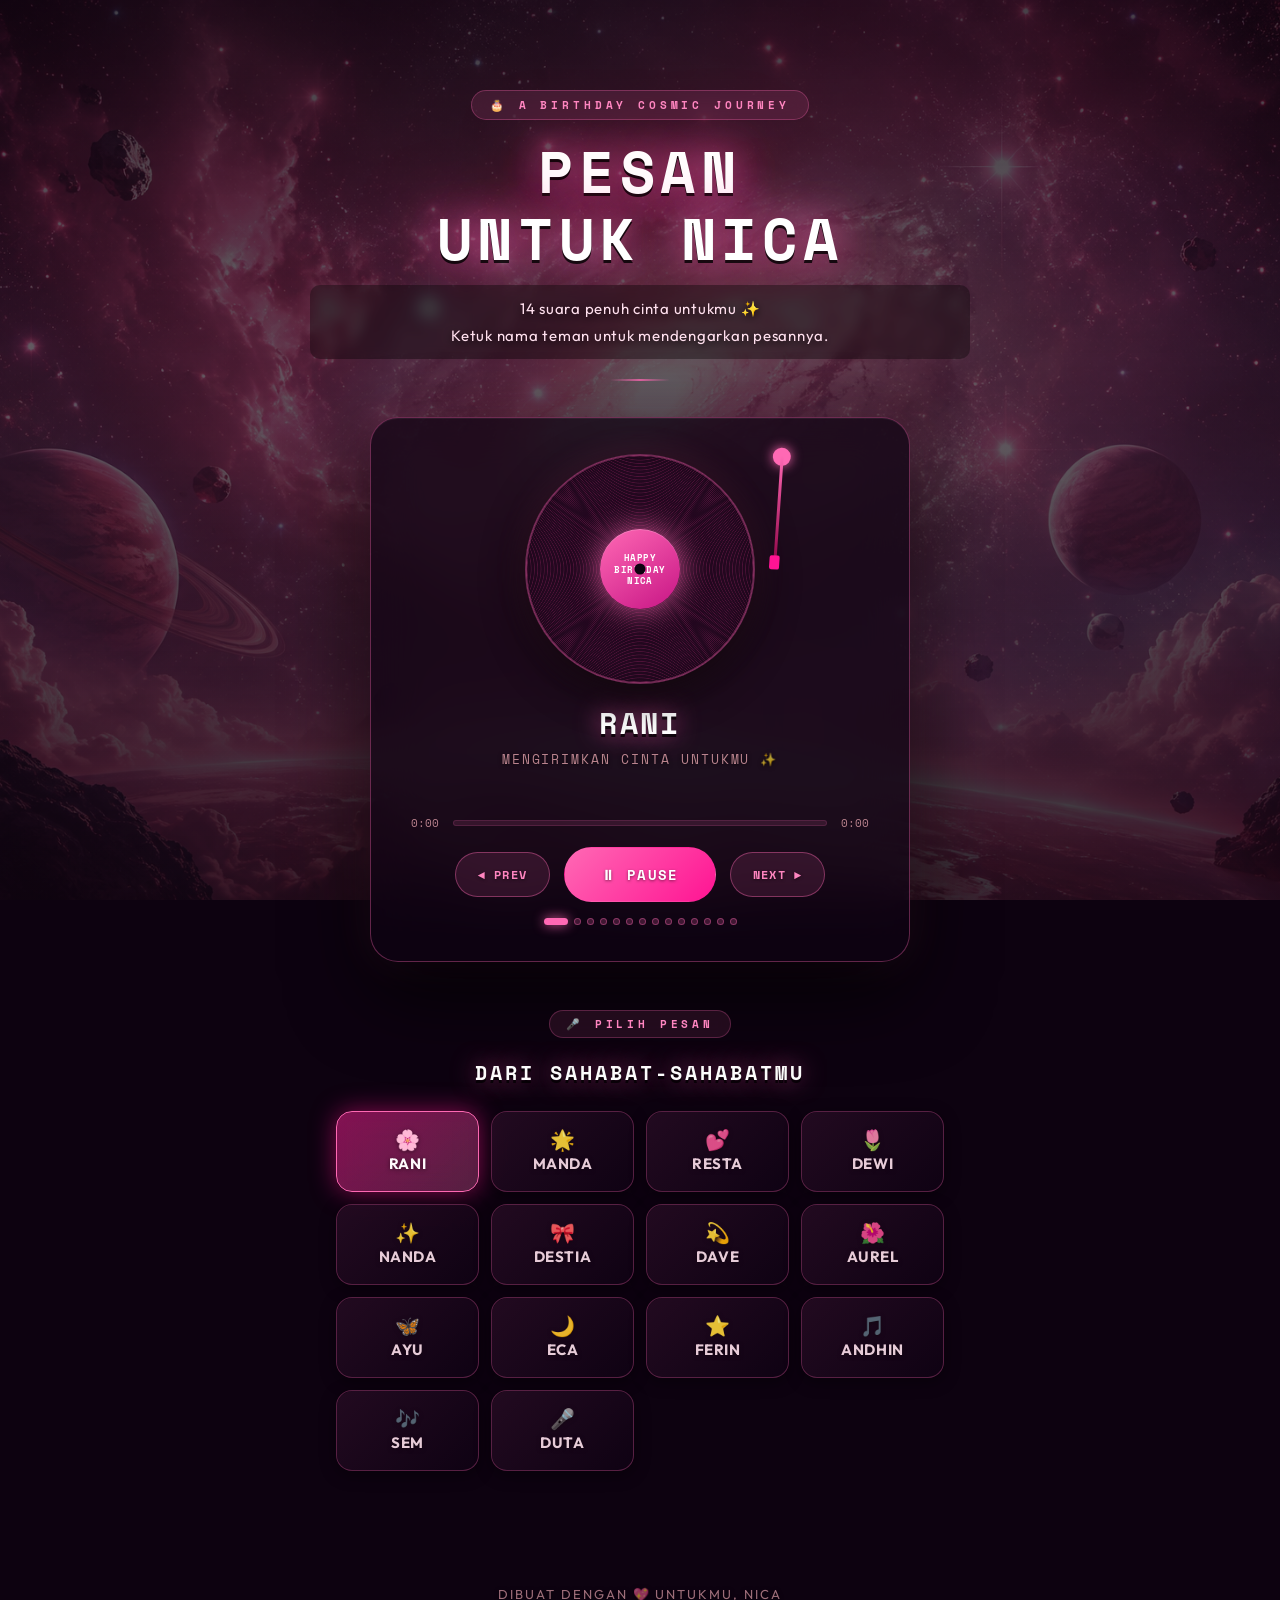
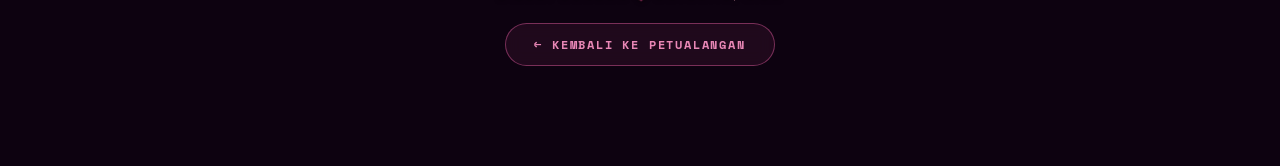
==== commit a13fadac: "fix: improve mobile responsiveness, text contrast, remove dark overlay, center nica image, and revam" ====
--- a/halaman_audio.html
+++ b/halaman_audio.html
@@ -9,105 +9,98 @@
   <link href="https://fonts.googleapis.com/css2?family=Space+Mono:ital,wght@0,400;0,700;1,400&family=Outfit:wght@300;400;600;700;800&display=swap" rel="stylesheet">
   <style>
     *, *::before, *::after { box-sizing: border-box; margin: 0; padding: 0; }
-    html { font-size: 16px; }
-    html, body { height: 100%; }
+    html { font-size: 16px; scroll-behavior: smooth; }
+    html, body { min-height: 100%; }
+
     body {
       font-family: 'Outfit', sans-serif;
       color: #ffe6f0;
       min-height: 100vh;
       overflow-x: hidden;
-      /* Background utama: bghalaman.png */
-      background-color: #12050f;
+      background-color: #0d0210;
       background-image: url('assets/bghalaman.png');
       background-size: cover;
       background-position: center top;
       background-attachment: fixed;
     }
 
-    /* DARK OVERLAY agar teks lebih terbaca di atas background */
+    /* DARK OVERLAY - more opaque for readability */
     body::before {
       content: '';
       position: fixed;
       inset: 0;
       background: linear-gradient(
         180deg,
-        rgba(10, 2, 12, 0.55) 0%,
-        rgba(18, 5, 15, 0.45) 50%,
-        rgba(10, 2, 12, 0.70) 100%
+        rgba(8, 1, 10, 0.75) 0%,
+        rgba(15, 3, 13, 0.65) 40%,
+        rgba(8, 1, 10, 0.80) 100%
       );
       pointer-events: none;
       z-index: 0;
     }
 
-    /* UNLOCK OVERLAY — tampil di HP agar audio bisa diputar */
-    #unlockOverlay {
-      position: fixed; inset: 0; z-index: 999;
-      background: rgba(10, 2, 14, 0.92);
-      display: flex; flex-direction: column;
-      align-items: center; justify-content: center;
-      text-align: center; padding: 32px;
-      gap: 24px;
-    }
-    #unlockOverlay.hidden { display: none; }
-    #unlockOverlay .unlock-emoji { font-size: 56px; animation: pulse 2s ease-in-out infinite; }
-    @keyframes pulse { 0%,100%{transform:scale(1)} 50%{transform:scale(1.08)} }
-    #unlockOverlay h2 {
-      font-family: 'Space Mono', monospace; font-weight: 700;
-      font-size: clamp(20px, 5vw, 28px); color: #ff85c0;
-      letter-spacing: .1em; text-transform: uppercase;
-      text-shadow: 0 0 30px rgba(255,105,180,.7);
-    }
-    #unlockOverlay p {
-      font-size: clamp(14px, 3.5vw, 16px); color: rgba(255,215,230,.8);
-      line-height: 1.7; letter-spacing: .03em;
-    }
-    #unlockBtn {
-      background: linear-gradient(135deg, #ff69b4, #ff1493);
-      color: #fff; border: none;
-      padding: clamp(14px, 4vw, 18px) clamp(36px, 10vw, 56px);
-      font-size: clamp(14px, 3.5vw, 16px); font-weight: 700;
-      font-family: 'Space Mono', monospace;
-      letter-spacing: .15em; text-transform: uppercase;
-      border-radius: 50px; cursor: pointer;
-      box-shadow: 0 6px 30px rgba(255,20,147,.5);
-      transition: transform .3s, box-shadow .3s;
-      -webkit-tap-highlight-color: transparent;
-    }
-    #unlockBtn:active { transform: scale(0.96); }
+    /* ── PARTICLES ── */
+    #ap-particles {
+      position: fixed; inset: 0;
+      pointer-events: none; z-index: 1;
+      overflow: hidden;
+    }
+    .ap-particle {
+      position: absolute; border-radius: 50%;
+      animation: apFloat linear infinite; opacity: 0;
+    }
+    @keyframes apFloat {
+      0%   { opacity: 0; transform: translateY(0) scale(0); }
+      10%  { opacity: 1; }
+      90%  { opacity: 0.5; }
+      100% { opacity: 0; transform: translateY(-100vh) scale(1); }
+    }
 
     /* MAIN PAGE */
     .page-wrap {
-      position: relative; z-index: 1;
+      position: relative; z-index: 2;
       min-height: 100vh;
       display: flex; flex-direction: column;
       align-items: center;
+      padding-bottom: 60px;
     }
 
     /* ── HEADER ── */
     .p-header {
       text-align: center;
-      padding: clamp(36px, 8vw, 80px) 20px clamp(16px, 4vw, 32px);
+      padding: clamp(40px, 9vw, 90px) 20px clamp(20px, 4vw, 36px);
       width: 100%;
+      max-width: 700px;
     }
     .p-header .tag {
       font-family: 'Space Mono', monospace;
-      font-size: clamp(10px, 2.5vw, 12px); font-weight: 700;
-      letter-spacing: .3em; text-transform: uppercase;
-      color: rgba(255,182,193,.7); margin-bottom: 12px;
+      font-size: clamp(9px, 2.2vw, 11px); font-weight: 700;
+      letter-spacing: .35em; text-transform: uppercase;
+      color: #ff85c0;
+      background: rgba(255,105,180,0.12);
+      border: 1px solid rgba(255,105,180,0.3);
+      padding: 6px 18px; border-radius: 50px;
+      display: inline-block; margin-bottom: 18px;
+      backdrop-filter: blur(8px);
     }
     .p-header h1 {
       font-family: 'Space Mono', monospace; font-weight: 700;
-      font-size: clamp(28px, 7vw, 60px);
+      font-size: clamp(26px, 7vw, 58px);
       color: #fff;
-      letter-spacing: .1em; text-transform: uppercase;
-      margin-bottom: 12px;
-      text-shadow: 0 0 40px rgba(255,105,180,.8), 0 2px 0 rgba(0,0,0,.5);
+      letter-spacing: .08em; text-transform: uppercase;
+      margin-bottom: 14px;
+      text-shadow: 0 3px 0 rgba(0,0,0,0.8), 0 0 40px rgba(255,105,180,.9), 0 0 80px rgba(255,20,147,.5);
+      line-height: 1.15;
     }
     .p-header .sub {
-      font-size: clamp(13px, 3vw, 16px);
-      color: rgba(255,230,240,.9);
-      letter-spacing: .06em; line-height: 1.8;
-      text-shadow: 0 1px 4px rgba(0,0,0,.6);
+      font-size: clamp(12px, 3vw, 15px);
+      color: #ffe0ee;
+      letter-spacing: .05em; line-height: 1.8;
+      text-shadow: 0 2px 8px rgba(0,0,0,.9);
+      background: rgba(0,0,0,0.35);
+      padding: 10px 20px;
+      border-radius: 10px;
+      backdrop-filter: blur(6px);
     }
     .div-line {
       width: 60px; height: 2px;
@@ -115,28 +108,40 @@
       margin: 20px auto 0;
     }
 
-    /* ── VINYL SECTION ── */
-    .vinyl-section {
+    /* ── PLAYER CARD ── */
+    .player-card {
+      width: min(540px, 94vw);
+      background: rgba(15, 3, 18, 0.72);
+      backdrop-filter: blur(24px);
+      -webkit-backdrop-filter: blur(24px);
+      border: 1.5px solid rgba(255,105,180,.35);
+      border-radius: 28px;
+      padding: clamp(20px, 5vw, 36px);
+      box-shadow:
+        0 30px 80px rgba(0,0,0,.8),
+        0 0 40px rgba(255,105,180,.12),
+        inset 0 1px 0 rgba(255,255,255,.05);
       display: flex; flex-direction: column; align-items: center;
-      padding: 24px 20px 32px; width: 100%;
-    }
-
-    /* RECORD */
+      gap: 16px;
+      margin: 0 auto;
+    }
+
+    /* VINYL RECORD */
     .vc {
       position: relative;
-      width: clamp(180px, 50vw, 260px);
-      height: clamp(180px, 50vw, 260px);
-      cursor: pointer; margin-bottom: 8px;
+      width: clamp(160px, 44vw, 230px);
+      height: clamp(160px, 44vw, 230px);
+      cursor: pointer;
       -webkit-tap-highlight-color: transparent;
     }
     .vdisc {
       width: 100%; height: 100%; border-radius: 50%;
       background:
-        radial-gradient(circle at 50% 50%, #1a0815 0%, #1a0815 18%, transparent 18.5%),
+        radial-gradient(circle at 50% 50%, #140610 0%, #140610 18%, transparent 18.5%),
         repeating-radial-gradient(circle at 50%, transparent 18.5%, transparent 19%, rgba(120,30,80,.5) 19.2%, transparent 19.4%),
-        radial-gradient(circle, #20081a 0%, #280a22 60%, #140412 100%);
+        radial-gradient(circle, #1c061a 0%, #240820 60%, #100310 100%);
       border: 2px solid rgba(255,105,180,.35);
-      box-shadow: 0 10px 40px rgba(0,0,0,.8), 0 0 30px rgba(255,105,180,.25);
+      box-shadow: 0 10px 40px rgba(0,0,0,.9), 0 0 30px rgba(255,105,180,.2);
       transition: box-shadow .3s;
     }
     .vdisc.spin { animation: vspin 2.5s linear infinite; }
@@ -144,22 +149,22 @@
 
     .vlabel {
       position: absolute; top: 50%; left: 50%; transform: translate(-50%,-50%);
-      width: clamp(60px, 16vw, 85px); height: clamp(60px, 16vw, 85px);
+      width: clamp(55px, 15vw, 80px); height: clamp(55px, 15vw, 80px);
       border-radius: 50%;
       background: linear-gradient(145deg, #ff69b4, #c71585);
       display: flex; align-items: center; justify-content: center;
       pointer-events: none;
-      box-shadow: 0 0 25px rgba(255,105,180,.7);
+      box-shadow: 0 0 30px rgba(255,105,180,.8), inset 0 1px 0 rgba(255,255,255,.2);
     }
     .vlabel span {
       font-family: 'Space Mono', monospace;
-      font-size: clamp(7px, 2vw, 10px); font-weight: 700;
+      font-size: clamp(6px, 1.8vw, 9px); font-weight: 700;
       color: #fff; text-align: center; line-height: 1.3;
       letter-spacing: .05em; text-transform: uppercase;
     }
     .vhole {
       position: absolute; top: 50%; left: 50%; transform: translate(-50%,-50%);
-      width: 12px; height: 12px; border-radius: 50%; background: #12050f; z-index: 2;
+      width: 11px; height: 11px; border-radius: 50%; background: #0d0210; z-index: 2;
     }
 
     /* TONEARM */
@@ -169,92 +174,134 @@
       transform: rotate(-32deg);
     }
     .varm.on { transform: rotate(-4deg); }
-    .varm-base { position: absolute; top: 4px; right: 4px; width: 18px; height: 18px; border-radius: 50%; background: #ff69b4; box-shadow: 0 0 10px #ff69b4; }
+    .varm-base { position: absolute; top: 4px; right: 4px; width: 18px; height: 18px; border-radius: 50%; background: #ff69b4; box-shadow: 0 0 12px #ff69b4; }
     .varm-rod { position: absolute; top: 12px; right: 11px; width: 3px; height: 112px; background: linear-gradient(to bottom, #ff69b4, #8b0042); border-radius: 2px; transform-origin: top; transform: rotate(8deg); }
     .varm-tip { position: absolute; bottom: -2px; left: -4px; width: 10px; height: 14px; background: #ff1493; border-radius: 2px; }
 
-    /* INFO BAR */
-    .vhint {
-      font-family: 'Space Mono', monospace;
-      font-size: clamp(11px, 3vw, 13px); font-weight: 700;
-      color: rgba(255,182,193,.85); letter-spacing: .12em;
-      text-transform: uppercase; margin-top: 18px;
-      transition: opacity .6s; text-align: center;
-      text-shadow: 0 1px 6px rgba(0,0,0,.7);
-    }
-    .vhint.gone { opacity: 0; pointer-events: none; height: 0; margin: 0; overflow: hidden; }
-
-    .vtinfo {
-      font-family: 'Space Mono', monospace;
-      font-size: clamp(12px, 3vw, 15px); font-weight: 700;
-      color: #ff85c0; letter-spacing: .08em; text-align: center;
-      opacity: 0; transition: opacity .5s; margin-top: 12px;
-      text-transform: uppercase;
-      text-shadow: 0 0 20px rgba(255,105,180,.6), 0 1px 4px rgba(0,0,0,.6);
-    }
-    .vtinfo.show { opacity: 1; }
+    /* TRACK INFO */
+    .track-info {
+      text-align: center; width: 100%;
+    }
+    .track-hint {
+      font-family: 'Space Mono', monospace;
+      font-size: clamp(10px, 2.5vw, 12px); font-weight: 700;
+      color: rgba(255,182,193,.85); letter-spacing: .14em;
+      text-transform: uppercase; margin-top: 4px;
+      transition: opacity .6s;
+      text-shadow: 0 2px 6px rgba(0,0,0,.8);
+    }
+    .track-hint.gone { opacity: 0; pointer-events: none; height: 0; margin: 0; overflow: hidden; }
+
+    .track-name {
+      font-family: 'Space Mono', monospace;
+      font-size: clamp(18px, 5vw, 30px); font-weight: 700;
+      color: #fff; letter-spacing: .08em; text-transform: uppercase;
+      opacity: 0; transition: opacity .5s;
+      text-shadow: 0 3px 0 rgba(0,0,0,0.7), 0 0 25px rgba(255,105,180,.8);
+      margin-bottom: 4px;
+    }
+    .track-name.show { opacity: 1; }
+
+    .track-subtitle {
+      font-size: clamp(11px, 2.8vw, 13px);
+      color: rgba(255,182,193,.7);
+      letter-spacing: .15em; text-transform: uppercase;
+      font-family: 'Space Mono', monospace;
+      opacity: 0; transition: opacity .5s .1s;
+      text-shadow: 0 1px 4px rgba(0,0,0,.8);
+    }
+    .track-subtitle.show { opacity: 1; }
+
+    /* EQUALIZER BARS (playing animation) */
+    .eq-bars {
+      display: flex; align-items: flex-end; gap: 3px;
+      height: 22px; opacity: 0; transition: opacity .5s;
+      margin: 6px auto 2px;
+    }
+    .eq-bars.show { opacity: 1; }
+    .eq-bar {
+      width: 4px; border-radius: 2px;
+      background: linear-gradient(to top, #ff1493, #ff85c0);
+      animation: eqAnim 0.8s ease-in-out infinite alternate;
+    }
+    .eq-bar:nth-child(1) { animation-duration: 0.5s; }
+    .eq-bar:nth-child(2) { animation-duration: 0.7s; animation-delay: .1s; }
+    .eq-bar:nth-child(3) { animation-duration: 0.4s; animation-delay: .2s; }
+    .eq-bar:nth-child(4) { animation-duration: 0.6s; animation-delay: .05s; }
+    .eq-bar:nth-child(5) { animation-duration: 0.8s; animation-delay: .15s; }
+    .eq-bars.paused .eq-bar { animation-play-state: paused; }
+    @keyframes eqAnim {
+      0%  { height: 4px; }
+      100%{ height: 20px; }
+    }
 
     /* PROGRESS BAR */
-    .vtw {
-      margin-top: 10px; width: min(340px, 85vw); height: 5px;
-      background: rgba(255,105,180,.15); border-radius: 3px; overflow: hidden;
+    .progress-wrap {
+      width: 100%; display: flex; align-items: center; gap: 10px;
       opacity: 0; transition: opacity .5s;
     }
-    .vtw.show { opacity: 1; }
-    .vtb { width: 0%; height: 100%; background: linear-gradient(90deg, #ff69b4, #ff1493); transition: width .4s linear; border-radius: 3px; }
+    .progress-wrap.show { opacity: 1; }
+    .progress-time {
+      font-family: 'Space Mono', monospace;
+      font-size: clamp(9px, 2vw, 11px); color: rgba(255,182,193,.7);
+      min-width: 36px; text-align: center;
+    }
+    .progress-track {
+      flex: 1; height: 6px;
+      background: rgba(255,105,180,.12); border-radius: 3px;
+      cursor: pointer; overflow: hidden;
+      border: 1px solid rgba(255,105,180,.15);
+    }
+    .progress-fill {
+      width: 0%; height: 100%;
+      background: linear-gradient(90deg, #ff69b4, #ff1493);
+      transition: width .4s linear; border-radius: 3px;
+    }
 
     /* CONTROLS */
     .vcontrols {
-      margin-top: 14px; display: flex; align-items: center;
-      gap: clamp(8px, 2vw, 14px); opacity: 0; transition: opacity .5s;
+      display: flex; align-items: center; gap: clamp(8px, 2.5vw, 14px);
+      opacity: 0; transition: opacity .5s;
       flex-wrap: wrap; justify-content: center;
     }
     .vcontrols.show { opacity: 1; }
     .vbtn {
-      background: rgba(255,105,180,.18); border: 1.5px solid rgba(255,105,180,.5);
-      color: #fff; font-family: 'Space Mono', monospace;
-      font-size: clamp(11px, 3vw, 13px); font-weight: 700;
+      background: rgba(255,105,180,.12); border: 1.5px solid rgba(255,105,180,.4);
+      color: #ff85c0; font-family: 'Space Mono', monospace;
+      font-size: clamp(10px, 2.5vw, 12px); font-weight: 700;
       padding: clamp(10px, 3vw, 13px) clamp(16px, 4vw, 22px);
       border-radius: 50px; cursor: pointer; transition: all .3s ease;
       -webkit-tap-highlight-color: transparent; touch-action: manipulation;
       letter-spacing: .1em; text-shadow: 0 1px 3px rgba(0,0,0,.5);
+      min-height: 44px;
     }
     .vbtn:hover, .vbtn:active {
       background: #ff69b4; color: #12050f;
       box-shadow: 0 0 20px rgba(255,105,180,.7);
       border-color: #ff69b4; text-shadow: none;
     }
-
-    /* NOW PLAYING NAME */
-    .vma { margin-top: 22px; width: min(500px, 92vw); min-height: 100px; position: relative; }
-    .vmsg {
-      position: absolute; inset: 0; display: flex; flex-direction: column;
-      align-items: center; justify-content: center; text-align: center; padding: 16px;
-      opacity: 0; transform: translateY(8px); transition: opacity .8s, transform .8s;
-      pointer-events: none;
-    }
-    .vmsg.show { opacity: 1; transform: translateY(0); pointer-events: auto; }
-    .vmsg-name {
-      font-family: 'Space Mono', monospace; font-weight: 700;
-      font-size: clamp(24px, 7vw, 40px); color: #fff;
-      letter-spacing: .1em; text-transform: uppercase;
-      text-shadow: 0 0 25px rgba(255,105,180,.7), 0 2px 6px rgba(0,0,0,.7);
-    }
-    .vmsg-line { width: 36px; height: 2px; background: rgba(255,105,180,.5); margin: 12px 0; }
-    .vmsg-tag {
-      font-size: clamp(11px, 3vw, 13px); color: rgba(255,230,240,.85);
-      letter-spacing: .15em; text-transform: uppercase;
-      font-family: 'Space Mono', monospace;
-      text-shadow: 0 1px 4px rgba(0,0,0,.6);
+    .vbtn-play {
+      background: linear-gradient(135deg, #ff69b4, #ff1493);
+      color: #fff; border-color: transparent;
+      padding: clamp(12px, 3.5vw, 16px) clamp(24px, 6vw, 36px);
+      font-size: clamp(12px, 3vw, 14px);
+    }
+    .vbtn-play:hover, .vbtn-play:active {
+      background: linear-gradient(135deg, #ff85c0, #ff69b4);
+      color: #fff; text-shadow: none;
+      box-shadow: 0 0 30px rgba(255,20,147,.7);
     }
 
     /* DOT INDICATORS */
     .vdots {
-      margin-top: 16px; display: flex; gap: 8px; align-items: center;
-      justify-content: center; flex-wrap: wrap; max-width: min(340px, 90vw);
-    }
+      display: flex; gap: 6px; align-items: center;
+      justify-content: center; flex-wrap: wrap;
+      max-width: min(360px, 90vw);
+      opacity: 0; transition: opacity .5s .2s;
+    }
+    .vdots.show { opacity: 1; }
     .vdot {
-      width: 8px; height: 8px; border-radius: 50%;
+      width: 7px; height: 7px; border-radius: 50%;
       background: rgba(255,105,180,.2); border: 1.5px solid rgba(255,105,180,.4);
       transition: all .5s; cursor: pointer;
       -webkit-tap-highlight-color: transparent;
@@ -262,34 +309,45 @@
     .vdot.past { background: rgba(255,105,180,.5); }
     .vdot.now { background: #ff69b4; width: 24px; border-radius: 4px; box-shadow: 0 0 12px rgba(255,105,180,.9); }
 
-    /* ── FRIENDS GRID ── */
+    /* ── FRIENDS SECTION ── */
     .friends-section {
-      padding: clamp(20px, 5vw, 40px) 20px clamp(40px, 10vw, 80px);
-      text-align: center; width: 100%; max-width: 800px;
+      padding: clamp(28px, 6vw, 48px) 16px clamp(40px, 8vw, 70px);
+      text-align: center; width: 100%; max-width: 640px;
+    }
+    .section-label {
+      font-family: 'Space Mono', monospace;
+      font-size: clamp(9px, 2vw, 11px); font-weight: 700;
+      letter-spacing: .35em; text-transform: uppercase;
+      color: #ff85c0;
+      background: rgba(255,105,180,0.1);
+      border: 1px solid rgba(255,105,180,0.25);
+      padding: 5px 16px; border-radius: 50px;
+      display: inline-block; margin-bottom: 20px;
+      backdrop-filter: blur(8px);
     }
     .friends-section h2 {
       font-family: 'Space Mono', monospace;
-      font-size: clamp(15px, 3.5vw, 20px); font-weight: 700;
-      color: #fff; letter-spacing: .2em; text-transform: uppercase;
+      font-size: clamp(14px, 3.5vw, 20px); font-weight: 700;
+      color: #fff; letter-spacing: .15em; text-transform: uppercase;
       margin-bottom: 24px;
-      text-shadow: 0 0 20px rgba(255,105,180,.6), 0 2px 6px rgba(0,0,0,.6);
+      text-shadow: 0 3px 0 rgba(0,0,0,0.7), 0 0 25px rgba(255,105,180,.7);
     }
     .friends-grid {
       display: grid;
-      grid-template-columns: repeat(auto-fill, minmax(clamp(100px, 28vw, 150px), 1fr));
-      gap: clamp(10px, 2.5vw, 14px);
-      max-width: 680px; margin: 0 auto;
+      grid-template-columns: repeat(auto-fill, minmax(clamp(90px, 26vw, 140px), 1fr));
+      gap: clamp(8px, 2vw, 12px);
     }
     .friend-chip {
-      background: rgba(20, 5, 20, 0.75);
-      backdrop-filter: blur(12px);
-      border: 1.5px solid rgba(255,105,180,.35);
+      background: rgba(18, 4, 22, 0.7);
+      backdrop-filter: blur(16px);
+      -webkit-backdrop-filter: blur(16px);
+      border: 1.5px solid rgba(255,105,180,.3);
       border-radius: 16px;
-      padding: clamp(12px, 3.5vw, 16px) 10px;
+      padding: clamp(12px, 3vw, 18px) 8px;
       cursor: pointer;
       font-family: 'Outfit', sans-serif;
-      font-size: clamp(13px, 3.5vw, 16px); font-weight: 700;
-      letter-spacing: .06em; text-transform: uppercase;
+      font-size: clamp(12px, 3.2vw, 15px); font-weight: 700;
+      letter-spacing: .04em; text-transform: uppercase;
       color: rgba(255,230,240,.9);
       transition: all .3s cubic-bezier(.175,.885,.32,1.275);
       -webkit-tap-highlight-color: transparent;
@@ -297,59 +355,101 @@
       text-align: center;
       text-shadow: 0 1px 4px rgba(0,0,0,.5);
       box-shadow: 0 4px 16px rgba(0,0,0,.4);
-      /* Ukuran tap area yang nyaman di HP */
-      min-height: clamp(50px, 12vw, 64px);
+      min-height: clamp(48px, 11vw, 64px);
       display: flex; align-items: center; justify-content: center;
+      flex-direction: column; gap: 4px;
+      position: relative; overflow: hidden;
+    }
+    .friend-chip::before {
+      content: '';
+      position: absolute; inset: 0;
+      background: linear-gradient(135deg, rgba(255,105,180,.08), transparent);
+      border-radius: inherit;
+      pointer-events: none;
+    }
+    .friend-chip .chip-emoji {
+      font-size: clamp(16px, 4vw, 20px);
+      line-height: 1;
     }
     .friend-chip:active {
-      background: rgba(255,105,180,.35);
-      transform: scale(0.96);
+      background: rgba(255,105,180,.25);
+      transform: scale(0.95);
     }
     .friend-chip.playing {
-      background: linear-gradient(135deg, rgba(255,20,147,.5), rgba(255,105,180,.35));
+      background: linear-gradient(135deg, rgba(255,20,147,.45), rgba(255,105,180,.3));
       color: #fff; border-color: #ff69b4;
-      box-shadow: 0 0 20px rgba(255,20,147,.5), 0 4px 16px rgba(0,0,0,.4);
-    }
-
-    /* ── FOOTER ── */
-    .footer { text-align: center; padding: clamp(24px, 6vw, 48px) 20px; width: 100%; }
+      box-shadow: 0 0 24px rgba(255,20,147,.5), 0 4px 16px rgba(0,0,0,.4);
+    }
+    .friend-chip.played {
+      border-color: rgba(255,105,180,.6);
+      background: rgba(18, 4, 22, 0.8);
+    }
+    .friend-chip.played::after {
+      content: '✓';
+      position: absolute; top: 4px; right: 6px;
+      font-size: 10px; color: #ff69b4; font-family: 'Space Mono', monospace;
+    }
+
+    /* ── BACK BUTTON ── */
+    .footer {
+      text-align: center; padding: clamp(24px, 5vw, 40px) 20px;
+      width: 100%;
+    }
     .footer p {
-      font-size: clamp(12px, 3vw, 14px); color: rgba(255,182,193,.6);
+      font-size: clamp(11px, 2.5vw, 13px); color: rgba(255,182,193,.6);
       letter-spacing: .15em; text-transform: uppercase; line-height: 2;
-      text-shadow: 0 1px 4px rgba(0,0,0,.5);
-    }
-    .footer a {
-      color: rgba(255,150,200,.8); text-decoration: none;
-      padding: 10px 20px; display: inline-block;
-      border: 1px solid rgba(255,105,180,.3); border-radius: 50px;
-      margin-top: 12px; transition: all .3s;
-      font-weight: 700;
+      text-shadow: 0 1px 4px rgba(0,0,0,.6);
+      margin-bottom: 16px;
+    }
+    .back-link {
+      display: inline-flex; align-items: center; gap: 8px;
+      color: rgba(255,150,200,.9); text-decoration: none;
+      padding: 12px 28px;
+      border: 1.5px solid rgba(255,105,180,.4);
+      border-radius: 50px;
+      font-family: 'Space Mono', monospace;
+      font-size: clamp(10px, 2.5vw, 12px); font-weight: 700;
+      letter-spacing: .15em; text-transform: uppercase;
+      transition: all .3s;
+      background: rgba(255,105,180,.08);
+      backdrop-filter: blur(8px);
       -webkit-tap-highlight-color: transparent;
     }
-    .footer a:active { background: rgba(255,105,180,.2); }
+    .back-link:active {
+      background: rgba(255,105,180,.25);
+      box-shadow: 0 0 20px rgba(255,105,180,.4);
+    }
+
+    /* ── RESPONSIVE ── */
+    @media (max-width: 480px) {
+      .vc { width: clamp(140px, 48vw, 190px); height: clamp(140px, 48vw, 190px); }
+      .player-card { padding: 20px 16px; gap: 14px; border-radius: 20px; }
+      .vcontrols { gap: 8px; }
+      .vbtn { padding: 10px 14px; font-size: 10px; }
+      .friends-grid { grid-template-columns: repeat(3, 1fr); gap: 8px; }
+    }
+    @media (max-width: 360px) {
+      .friends-grid { grid-template-columns: repeat(2, 1fr); }
+      .vc { width: 130px; height: 130px; }
+    }
   </style>
 </head>
 <body>
 
-<!-- UNLOCK OVERLAY (untuk HP agar audio bisa diputar) -->
-<div id="unlockOverlay">
-  <div class="unlock-emoji">🎵</div>
-  <h2>Pesan untuk Nica</h2>
-  <p>Ketuk tombol di bawah untuk mulai<br>mendengarkan pesan dari teman-temanmu!</p>
-  <button id="unlockBtn" onclick="unlockAudio()">🎶 BUKA PESAN</button>
-</div>
+<div id="ap-particles"></div>
 
 <div class="page-wrap">
   <!-- HEADER -->
   <div class="p-header">
     <div class="tag">🎂 A BIRTHDAY COSMIC JOURNEY</div>
-    <h1>PESAN UNTUK NICA</h1>
-    <p class="sub">{{ friendsList.length }} suara penuh cinta untukmu ✨<br>Ketuk nama teman untuk mendengarkan pesannya.</p>
+    <h1>PESAN<br>UNTUK NICA</h1>
+    <p class="sub" id="headerSub">Suara penuh cinta untukmu ✨<br>Ketuk nama teman untuk mendengarkan pesannya.</p>
     <div class="div-line"></div>
   </div>
 
-  <!-- VINYL PLAYER -->
-  <div class="vinyl-section">
+  <!-- VINYL PLAYER CARD -->
+  <div class="player-card">
+    <!-- VINYL -->
     <div class="vc" id="vinylContainer" onclick="toggleV()">
       <div class="vdisc" id="vdisc"></div>
       <div class="vlabel"><span>HAPPY<br>BIRTHDAY<br>NICA</span></div>
@@ -360,116 +460,155 @@
       </div>
     </div>
 
-    <div class="vhint" id="vhint">KETUK NAMA TEMAN DI BAWAH ↓</div>
-    <div class="vtinfo" id="vtinfo"></div>
-    <div class="vtw" id="vtw"><div class="vtb" id="vtb"></div></div>
-
+    <!-- TRACK INFO -->
+    <div class="track-info">
+      <div class="track-hint" id="trackHint">KETUK NAMA TEMAN DI BAWAH ↓</div>
+      <div class="track-name" id="trackName"></div>
+      <div class="track-subtitle" id="trackSub">MENGIRIMKAN CINTA UNTUKMU ✨</div>
+      <div class="eq-bars" id="eqBars">
+        <div class="eq-bar"></div>
+        <div class="eq-bar"></div>
+        <div class="eq-bar"></div>
+        <div class="eq-bar"></div>
+        <div class="eq-bar"></div>
+      </div>
+    </div>
+
+    <!-- PROGRESS -->
+    <div class="progress-wrap" id="progressWrap">
+      <span class="progress-time" id="timeElapsed">0:00</span>
+      <div class="progress-track" id="progressTrack" onclick="seekAudio(event)">
+        <div class="progress-fill" id="progressFill"></div>
+      </div>
+      <span class="progress-time" id="timeDuration">0:00</span>
+    </div>
+
+    <!-- CONTROLS -->
     <div class="vcontrols" id="vcontrols">
       <button class="vbtn" id="btnPrev" onclick="vPrev(event)">◄ PREV</button>
-      <button class="vbtn" id="btnPlayPause" onclick="toggleV(event)">⏸ PAUSE</button>
+      <button class="vbtn vbtn-play" id="btnPlayPause" onclick="toggleV(event)">⏸ PAUSE</button>
       <button class="vbtn" id="btnNext" onclick="vNext(event)">NEXT ►</button>
     </div>
 
-    <div class="vma" id="vma"></div>
+    <!-- DOTS -->
     <div class="vdots" id="vdots"></div>
   </div>
 
   <!-- FRIENDS GRID -->
   <div class="friends-section">
-    <h2>🎤 PILIH PESAN TEMANMU</h2>
+    <div class="section-label">🎤 PILIH PESAN</div>
+    <h2>DARI SAHABAT-SAHABATMU</h2>
     <div class="friends-grid" id="friendsGrid"></div>
   </div>
 
+  <!-- FOOTER -->
   <div class="footer">
     <p>dibuat dengan 💖 untukmu, nica</p>
-    <a href="index.html">← KEMBALI KE PETUALANGAN</a>
+    <a href="index.html" class="back-link">← KEMBALI KE PETUALANGAN</a>
   </div>
 </div>
 
 <script>
 const friendsList = [
-  {name:"Rani",    audio:"audio/rani.ogg"},
-  {name:"Manda",   audio:"audio/manda.ogg"},
-  {name:"Resta",   audio:"audio/restavia.ogg"},
-  {name:"Dewi",    audio:"audio/dewi.ogg"},
-  {name:"Nanda",   audio:"audio/nanda.ogg"},
-  {name:"Destia",  audio:"audio/destia.ogg"},
-  {name:"Dave",    audio:"audio/dave.ogg"},
-  {name:"Aurel",   audio:"audio/aurel.m4a"},
-  {name:"Ayu",     audio:"audio/ayu.m4a"},
-  {name:"Eca",     audio:"audio/eca.opus"},
-  {name:"Ferin",   audio:"audio/ferin.m4a"},
-  {name:"Andhin",  audio:"audio/andhin.m4a"},
-  {name:"Sem",     audio:"audio/sem.m4a"},
-  {name:"Duta",    audio:"audio/duta.mpeg"}
+  {name:"Rani",    audio:"audio/rani.ogg",    emoji:"🌸"},
+  {name:"Manda",   audio:"audio/manda.ogg",   emoji:"🌟"},
+  {name:"Resta",   audio:"audio/restavia.ogg", emoji:"💕"},
+  {name:"Dewi",    audio:"audio/dewi.ogg",    emoji:"🌷"},
+  {name:"Nanda",   audio:"audio/nanda.ogg",   emoji:"✨"},
+  {name:"Destia",  audio:"audio/destia.ogg",  emoji:"🎀"},
+  {name:"Dave",    audio:"audio/dave.ogg",    emoji:"💫"},
+  {name:"Aurel",   audio:"audio/aurel.m4a",   emoji:"🌺"},
+  {name:"Ayu",     audio:"audio/ayu.m4a",     emoji:"🦋"},
+  {name:"Eca",     audio:"audio/eca.opus",    emoji:"🌙"},
+  {name:"Ferin",   audio:"audio/ferin.m4a",   emoji:"⭐"},
+  {name:"Andhin",  audio:"audio/andhin.m4a",  emoji:"🎵"},
+  {name:"Sem",     audio:"audio/sem.m4a",     emoji:"🎶"},
+  {name:"Duta",    audio:"audio/duta.mpeg",   emoji:"🎤"}
 ];
 
-// Patch jumlah di header
-document.querySelector('.p-header .sub').innerHTML =
-  `${friendsList.length} suara penuh cinta untukmu ✨<br>Ketuk nama teman untuk mendengarkan pesannya.`;
-
+// ── AUDIO ENGINE ──
 let vAudios = [];
 let currentTrackIdx = 0;
 let isPlaying = false;
 let progressInterval = null;
 let audioUnlocked = false;
-
-const ma2   = document.getElementById("vma");
+let playedTracks = new Set();
+
+// ── PARTICLES ──
+(function(){
+  const c = document.getElementById("ap-particles"); if(!c) return;
+  const cols=["rgba(255,105,180,.5)","rgba(255,51,133,.4)","rgba(255,182,193,.3)","rgba(255,255,255,.25)"];
+  for(let i=0;i<25;i++){
+    const p=document.createElement("div"); p.className="ap-particle";
+    const s=Math.random()*4+1.5;
+    p.style.cssText=`width:${s}px;height:${s}px;background:${cols[i%4]};left:${Math.random()*100}%;bottom:-10px;animation-delay:${Math.random()*12}s;animation-duration:${Math.random()*9+7}s;`;
+    c.appendChild(p);
+  }
+})();
+
+// ── BUILD DOM ──
 const dots2 = document.getElementById("vdots");
 const grid2 = document.getElementById("friendsGrid");
 
-// ── INIT DOM ──
-(function buildDOM(){
-  vAudios = friendsList.map(f => {
-    const a = new Audio(f.audio);
-    a.preload = "none"; // hemat data, load saat dipilih
-    return a;
+vAudios = friendsList.map(f => {
+  const a = new Audio(f.audio);
+  a.preload = "none";
+  return a;
+});
+
+document.getElementById("headerSub").innerHTML =
+  `${friendsList.length} suara penuh cinta untukmu ✨<br>Ketuk nama teman untuk mendengarkan pesannya.`;
+
+friendsList.forEach((f, i) => {
+  // Dot indicator
+  const dot = document.createElement("div");
+  dot.className = "vdot"; dot.id = "vd" + i;
+  dot.onclick = () => vGoTo(i);
+  dots2.appendChild(dot);
+
+  // Friend chip
+  const chip = document.createElement("div");
+  chip.className = "friend-chip"; chip.id = "fc" + i;
+  chip.innerHTML = `<span class="chip-emoji">${f.emoji}</span>${f.name}`;
+  chip.onclick = () => vGoTo(i);
+  grid2.appendChild(chip);
+});
+dots2.classList.add("show");
+
+// ── UNLOCK AUDIO ──
+// Auto-unlock on ANY touch/click — no blocking overlay needed
+function ensureUnlocked(cb) {
+  if (audioUnlocked) { if(cb) cb(); return; }
+  // Attempt silent unlock
+  const a = new Audio();
+  a.src = friendsList[0].audio;
+  a.volume = 0;
+  a.play().then(() => {
+    a.pause(); a.src = "";
+    audioUnlocked = true;
+    if (cb) cb();
+  }).catch(() => {
+    audioUnlocked = true; // Mark as attempted
+    if (cb) cb();
   });
-
-  friendsList.forEach((f, i) => {
-    // Message placeholder
-    const d = document.createElement("div");
-    d.className = "vmsg"; d.id = "vm" + i;
-    d.innerHTML = `<div class="vmsg-name">${f.name}</div><div class="vmsg-line"></div><div class="vmsg-tag">MENGIRIMKAN CINTA UNTUKMU ✨</div>`;
-    ma2.appendChild(d);
-
-    // Dot indicator
-    const dot = document.createElement("div");
-    dot.className = "vdot"; dot.id = "vd" + i;
-    dot.onclick = () => vGoTo(i);
-    dots2.appendChild(dot);
-
-    // Friend chip (tombol besar, mobile-friendly)
-    const chip = document.createElement("div");
-    chip.className = "friend-chip"; chip.id = "fc" + i;
-    chip.textContent = f.name;
-    chip.onclick = () => vGoTo(i);
-    grid2.appendChild(chip);
-  });
-})();
-
-// ── UNLOCK AUDIO (penting di iOS/Android — butuh gesture pertama) ──
-function unlockAudio() {
-  // Putar semua audio sebentar untuk unlock AutoPlay policy browser mobile
-  const silentUnlock = new Audio();
-  silentUnlock.src = friendsList[0].audio;
-  silentUnlock.volume = 0;
-  silentUnlock.play().then(() => {
-    silentUnlock.pause();
-    silentUnlock.src = "";
-  }).catch(() => {});
-
-  audioUnlocked = true;
-  document.getElementById("unlockOverlay").classList.add("hidden");
-
-  // Langsung mulai putar track pertama
-  playTrack(0);
-}
+}
+
+// On first any interaction unlock audio
+['touchstart','pointerdown','click'].forEach(ev => {
+  document.addEventListener(ev, () => ensureUnlocked(null), {once: true, passive: true});
+});
 
 // ── STOP ALL ──
 function stopAllAudios() {
-  vAudios.forEach(a => { if (a) { a.pause(); a.currentTime = 0; } });
-  if (progressInterval) clearInterval(progressInterval);
+  vAudios.forEach(a => { if(a){ a.pause(); a.currentTime = 0; } });
+  if(progressInterval) clearInterval(progressInterval);
+}
+
+// ── FORMAT TIME ──
+function formatTime(s) {
+  if(!isFinite(s) || isNaN(s)) return "0:00";
+  const m = Math.floor(s/60), sec = Math.floor(s%60);
+  return `${m}:${sec.toString().padStart(2,'0')}`;
 }
 
 // ── PLAY TRACK ──
@@ -479,8 +618,7 @@
   const audio  = vAudios[idx];
   const friend = friendsList[idx];
 
-  // Update UI
-  document.querySelectorAll(".vmsg").forEach(m => m.classList.remove("show"));
+  // Update dots & chips
   document.querySelectorAll(".vdot").forEach((d, i) => {
     d.className = "vdot" + (i < idx ? " past" : i === idx ? " now" : "");
   });
@@ -488,98 +626,124 @@
     c.classList.toggle("playing", i === idx);
   });
 
-  const msgEl = document.getElementById("vm" + idx);
-  if (msgEl) msgEl.classList.add("show");
-
-  document.getElementById("vtinfo").innerText  = "▶ NOW PLAYING — " + friend.name.toUpperCase();
-  document.getElementById("vtinfo").classList.add("show");
-  document.getElementById("vtw").classList.add("show");
+  // Track info
+  document.getElementById("trackHint").classList.add("gone");
+  document.getElementById("trackName").textContent = friend.name;
+  document.getElementById("trackName").classList.add("show");
+  document.getElementById("trackSub").classList.add("show");
+  document.getElementById("eqBars").classList.add("show");
+  document.getElementById("eqBars").classList.remove("paused");
+  document.getElementById("progressWrap").classList.add("show");
   document.getElementById("vcontrols").classList.add("show");
-  document.getElementById("vhint").classList.add("gone");
   document.getElementById("vdisc").classList.add("spin");
   document.getElementById("varm").classList.add("on");
   document.getElementById("btnPlayPause").textContent = "⏸ PAUSE";
   isPlaying = true;
 
-  // Progress bar
-  const tb = document.getElementById("vtb");
-  tb.style.width = "0%";
-
-  if (audio) {
-    audio.currentTime = 0;
-    audio.volume = 1;
-    audio.load(); // paksa load dulu
-    const playPromise = audio.play();
-    if (playPromise !== undefined) {
-      playPromise.catch(err => {
+  // Progress reset
+  document.getElementById("progressFill").style.width = "0%";
+  document.getElementById("timeElapsed").textContent = "0:00";
+  document.getElementById("timeDuration").textContent = "0:00";
+
+  if(audio) {
+    audio.currentTime = 0; audio.volume = 1;
+    audio.load();
+    const pp = audio.play();
+    if(pp !== undefined) {
+      pp.catch(err => {
         console.warn("Autoplay blocked:", err);
-        // Tampilkan unlock overlay lagi jika blocked
-        document.getElementById("unlockOverlay").classList.remove("hidden");
+        // Try on next user gesture
+        const retry = () => { ensureUnlocked(() => audio.play().catch(()=>{})); };
+        document.addEventListener('touchstart', retry, {once:true});
+        document.addEventListener('click', retry, {once:true});
         isPlaying = false;
+        document.getElementById("btnPlayPause").textContent = "▶ PLAY";
+        document.getElementById("eqBars").classList.add("paused");
       });
     }
     audio.onended = () => vNext();
 
-    const startT = Date.now();
     progressInterval = setInterval(() => {
-      if (audio.duration && !isNaN(audio.duration)) {
-        tb.style.width = Math.min((audio.currentTime / audio.duration) * 100, 100) + "%";
-      } else {
-        tb.style.width = Math.min((Date.now() - startT) / 20000 * 100, 100) + "%";
+      if(audio.duration && !isNaN(audio.duration)) {
+        const pct = Math.min((audio.currentTime / audio.duration) * 100, 100);
+        document.getElementById("progressFill").style.width = pct + "%";
+        document.getElementById("timeElapsed").textContent = formatTime(audio.currentTime);
+        document.getElementById("timeDuration").textContent = formatTime(audio.duration);
       }
-    }, 200);
+    }, 250);
   }
-}
+
+  playedTracks.add(idx);
+  // Mark played on chip
+  setTimeout(() => {
+    document.querySelectorAll(".friend-chip").forEach((c,i) => {
+      if(playedTracks.has(i) && i !== idx) c.classList.add("played");
+      else if(i !== idx) c.classList.remove("played");
+    });
+  }, 100);
+
+  // Scroll chip into view on mobile
+  const chip = document.getElementById("fc" + idx);
+  if(chip) chip.scrollIntoView({ behavior:"smooth", block:"nearest" });
+}
+
+// ── SEEK ──
+function seekAudio(e) {
+  const audio = vAudios[currentTrackIdx];
+  if(!audio || !audio.duration) return;
+  const rect = e.currentTarget.getBoundingClientRect();
+  const x = (e.touches ? e.touches[0].clientX : e.clientX) - rect.left;
+  const pct = Math.max(0, Math.min(1, x / rect.width));
+  audio.currentTime = pct * audio.duration;
+}
+document.getElementById("progressTrack").addEventListener("touchstart", seekAudio, {passive:true});
 
 // ── TOGGLE PLAY/PAUSE ──
 function toggleV(e) {
-  if (e) e.stopPropagation();
-  if (!audioUnlocked) { unlockAudio(); return; }
-
-  if (!isPlaying) {
-    const audio = vAudios[currentTrackIdx];
-    if (audio) {
-      audio.play().catch(() => {});
-    }
-    document.getElementById("vdisc").classList.add("spin");
-    document.getElementById("varm").classList.add("on");
-    document.getElementById("btnPlayPause").textContent = "⏸ PAUSE";
-    isPlaying = true;
-  } else {
-    vAudios.forEach(a => { if (a && !a.paused) a.pause(); });
-    document.getElementById("vdisc").classList.remove("spin");
-    document.getElementById("varm").classList.remove("on");
-    document.getElementById("btnPlayPause").textContent = "▶ PLAY";
-    isPlaying = false;
-  }
+  if(e) e.stopPropagation();
+  ensureUnlocked(() => {
+    if(!isPlaying) {
+      const audio = vAudios[currentTrackIdx];
+      if(audio) audio.play().catch(()=>{});
+      document.getElementById("vdisc").classList.add("spin");
+      document.getElementById("varm").classList.add("on");
+      document.getElementById("btnPlayPause").textContent = "⏸ PAUSE";
+      document.getElementById("eqBars").classList.remove("paused");
+      isPlaying = true;
+    } else {
+      vAudios.forEach(a => { if(a && !a.paused) a.pause(); });
+      document.getElementById("vdisc").classList.remove("spin");
+      document.getElementById("varm").classList.remove("on");
+      document.getElementById("btnPlayPause").textContent = "▶ PLAY";
+      document.getElementById("eqBars").classList.add("paused");
+      isPlaying = false;
+    }
+  });
 }
 
 function vGoTo(i) {
-  if (!audioUnlocked) {
-    // Jika belum unlock (tapi overlay sudah dismiss oleh sistem), coba langsung play
-    audioUnlocked = true;
-    document.getElementById("unlockOverlay").classList.add("hidden");
-  }
-  playTrack(i);
+  ensureUnlocked(() => playTrack(i));
 }
 
 function vNext(e) {
-  if (e) e.stopPropagation();
-  currentTrackIdx = (currentTrackIdx + 1) % friendsList.length;
-  playTrack(currentTrackIdx);
+  if(e) e.stopPropagation();
+  const next = (currentTrackIdx + 1) % friendsList.length;
+  ensureUnlocked(() => playTrack(next));
 }
 
 function vPrev(e) {
-  if (e) e.stopPropagation();
-  currentTrackIdx = (currentTrackIdx - 1 + friendsList.length) % friendsList.length;
-  playTrack(currentTrackIdx);
-}
-
-// Scroll dot indicator ke view saat track ganti
-function scrollToChip(idx) {
-  const chip = document.getElementById("fc" + idx);
-  if (chip) chip.scrollIntoView({ behavior: "smooth", block: "nearest", inline: "nearest" });
-}
+  if(e) e.stopPropagation();
+  const prev = (currentTrackIdx - 1 + friendsList.length) % friendsList.length;
+  ensureUnlocked(() => playTrack(prev));
+}
+
+// Auto-play first track when page loads (will work if user already unlocked audio from game)
+window.addEventListener('load', () => {
+  // Try to play automatically, no overlay
+  setTimeout(() => {
+    ensureUnlocked(() => playTrack(0));
+  }, 600);
+});
 </script>
 </body>
 </html>
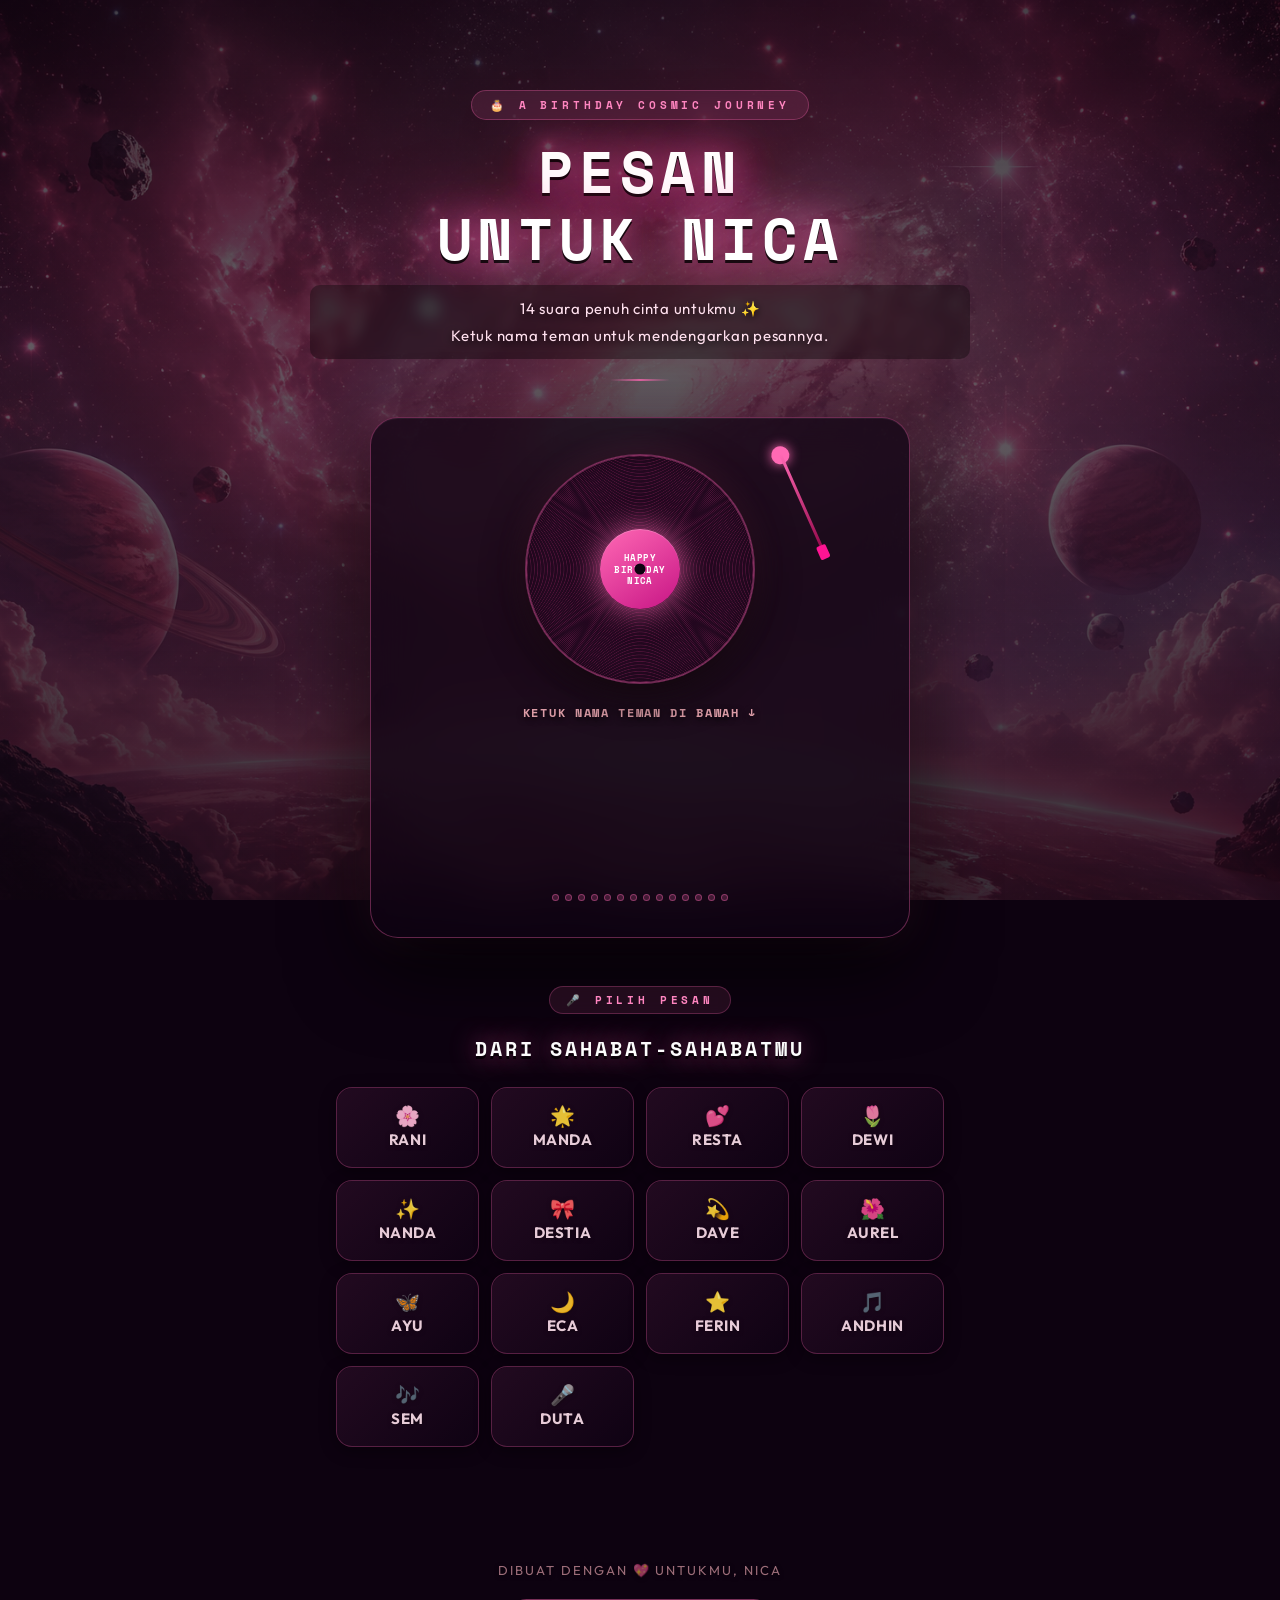
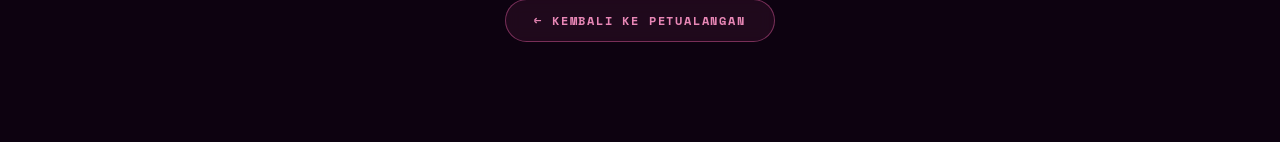
==== commit 76153703: "fix: remove onload autoplay from audio page so audios only play when clicked manually" ====
--- a/halaman_audio.html
+++ b/halaman_audio.html
@@ -579,18 +579,20 @@
 // Auto-unlock on ANY touch/click — no blocking overlay needed
 function ensureUnlocked(cb) {
   if (audioUnlocked) { if(cb) cb(); return; }
-  // Attempt silent unlock
-  const a = new Audio();
-  a.src = friendsList[0].audio;
-  a.volume = 0;
-  a.play().then(() => {
-    a.pause(); a.src = "";
-    audioUnlocked = true;
-    if (cb) cb();
-  }).catch(() => {
-    audioUnlocked = true; // Mark as attempted
-    if (cb) cb();
+  
+  // Play and immediately pause all audios to unlock them for mobile browser policy
+  vAudios.forEach(a => {
+    if (a) {
+      a.play().then(() => {
+        a.pause();
+      }).catch(err => {
+        console.warn("Silent unlock failed for:", a.src, err);
+      });
+    }
   });
+
+  audioUnlocked = true;
+  if (cb) cb();
 }
 
 // On first any interaction unlock audio
@@ -737,13 +739,7 @@
   ensureUnlocked(() => playTrack(prev));
 }
 
-// Auto-play first track when page loads (will work if user already unlocked audio from game)
-window.addEventListener('load', () => {
-  // Try to play automatically, no overlay
-  setTimeout(() => {
-    ensureUnlocked(() => playTrack(0));
-  }, 600);
-});
+
 </script>
 </body>
 </html>
